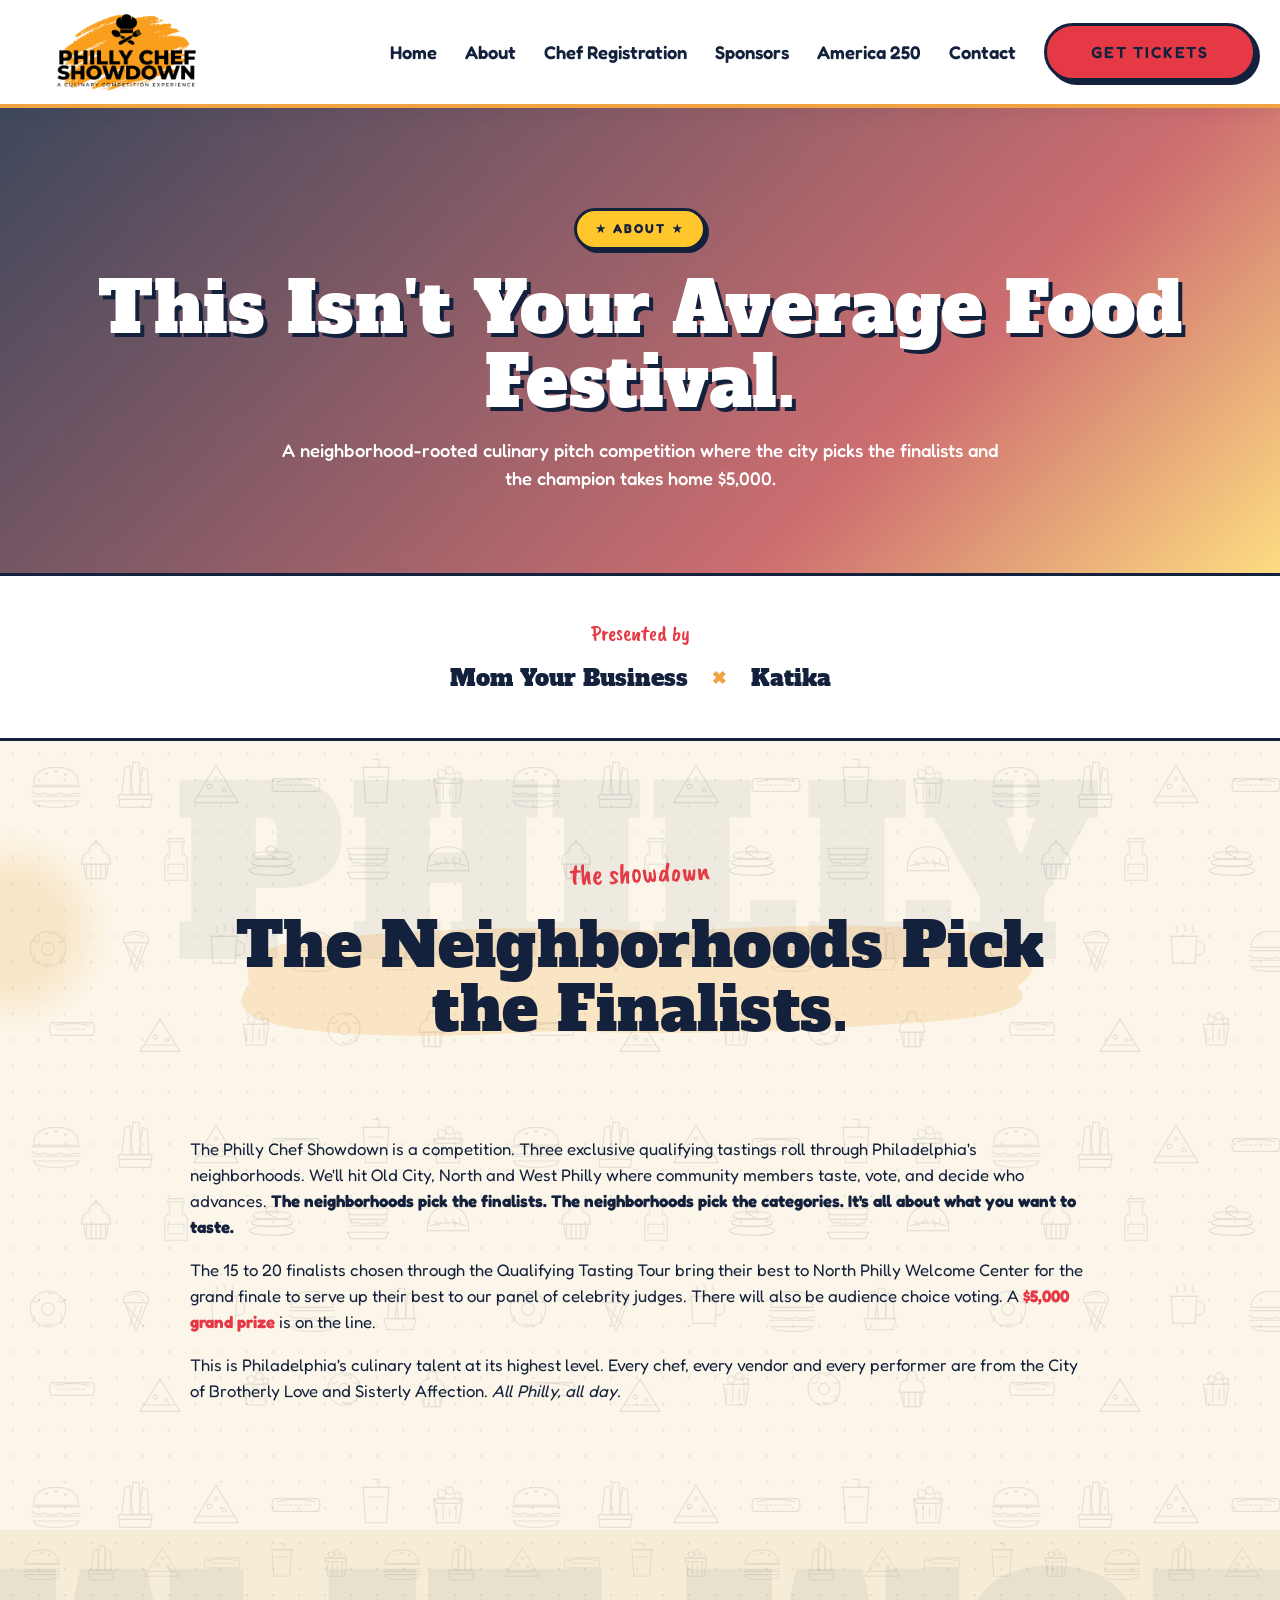
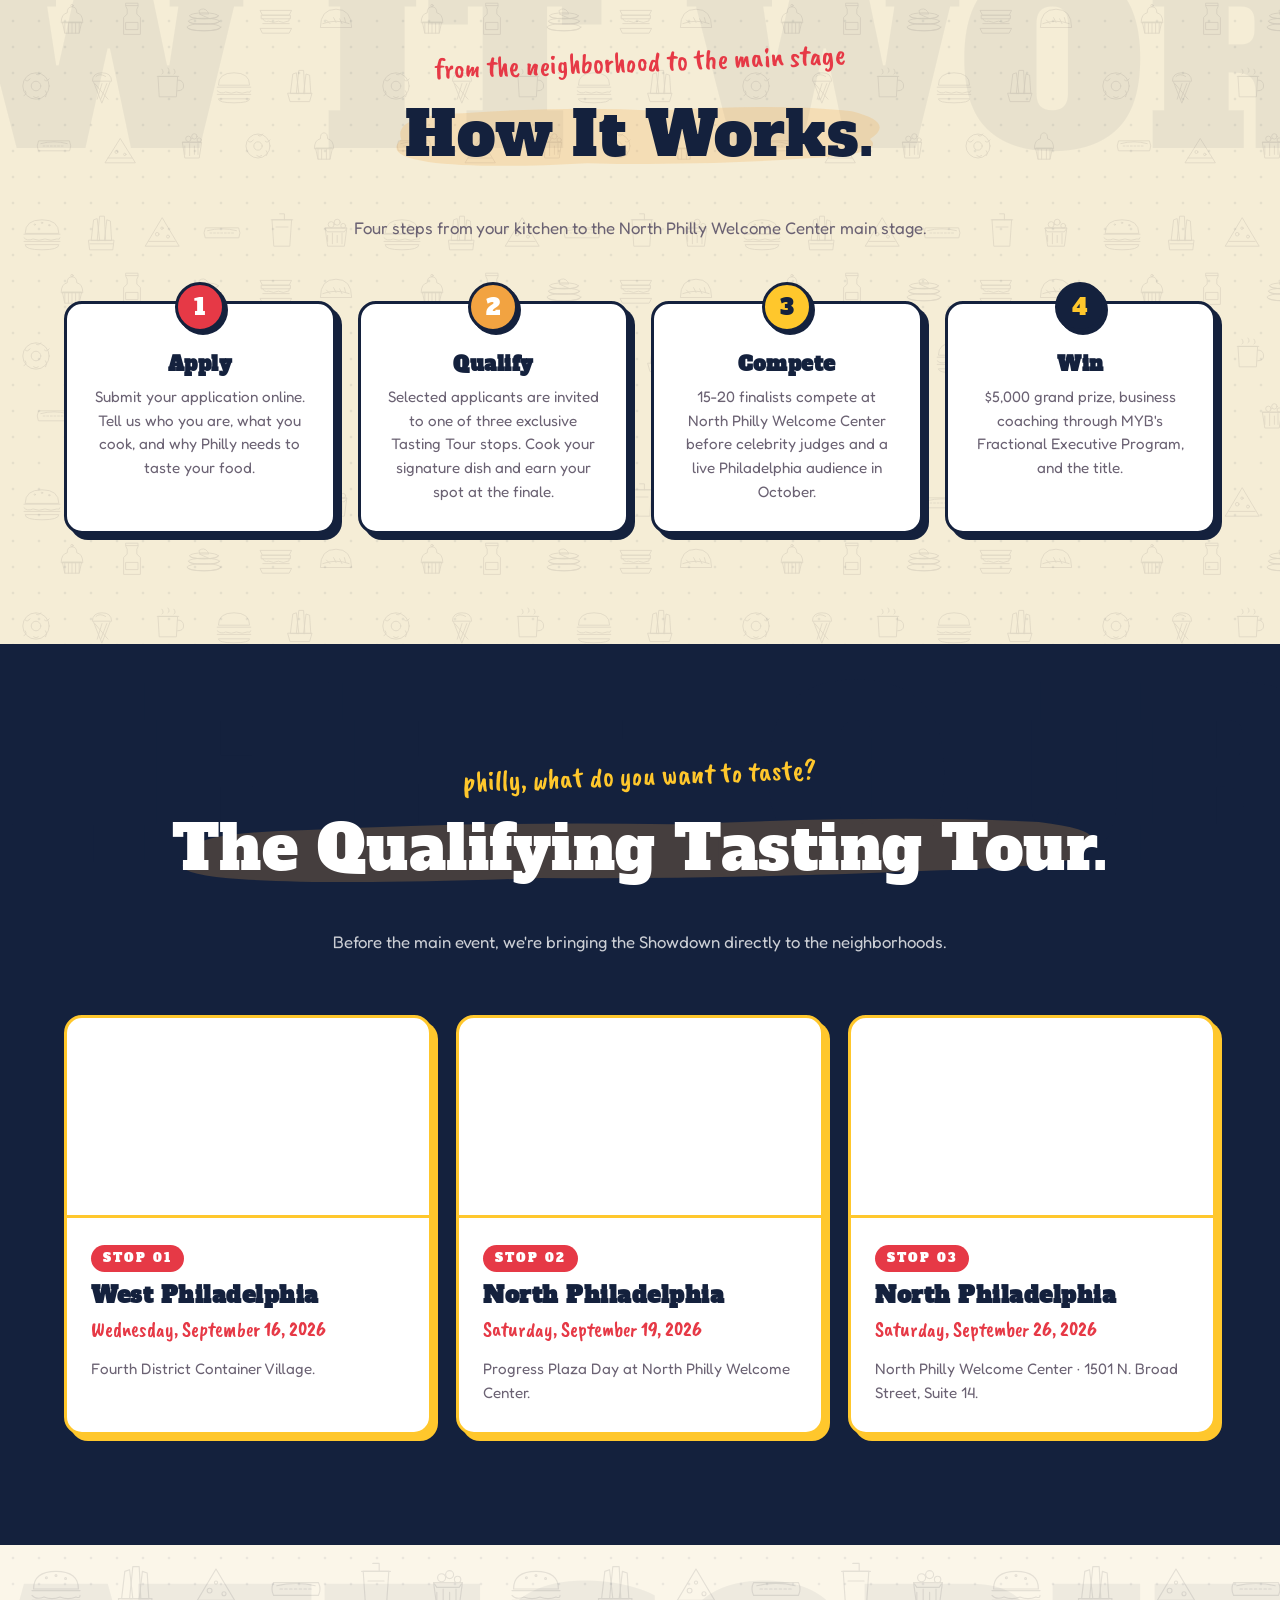
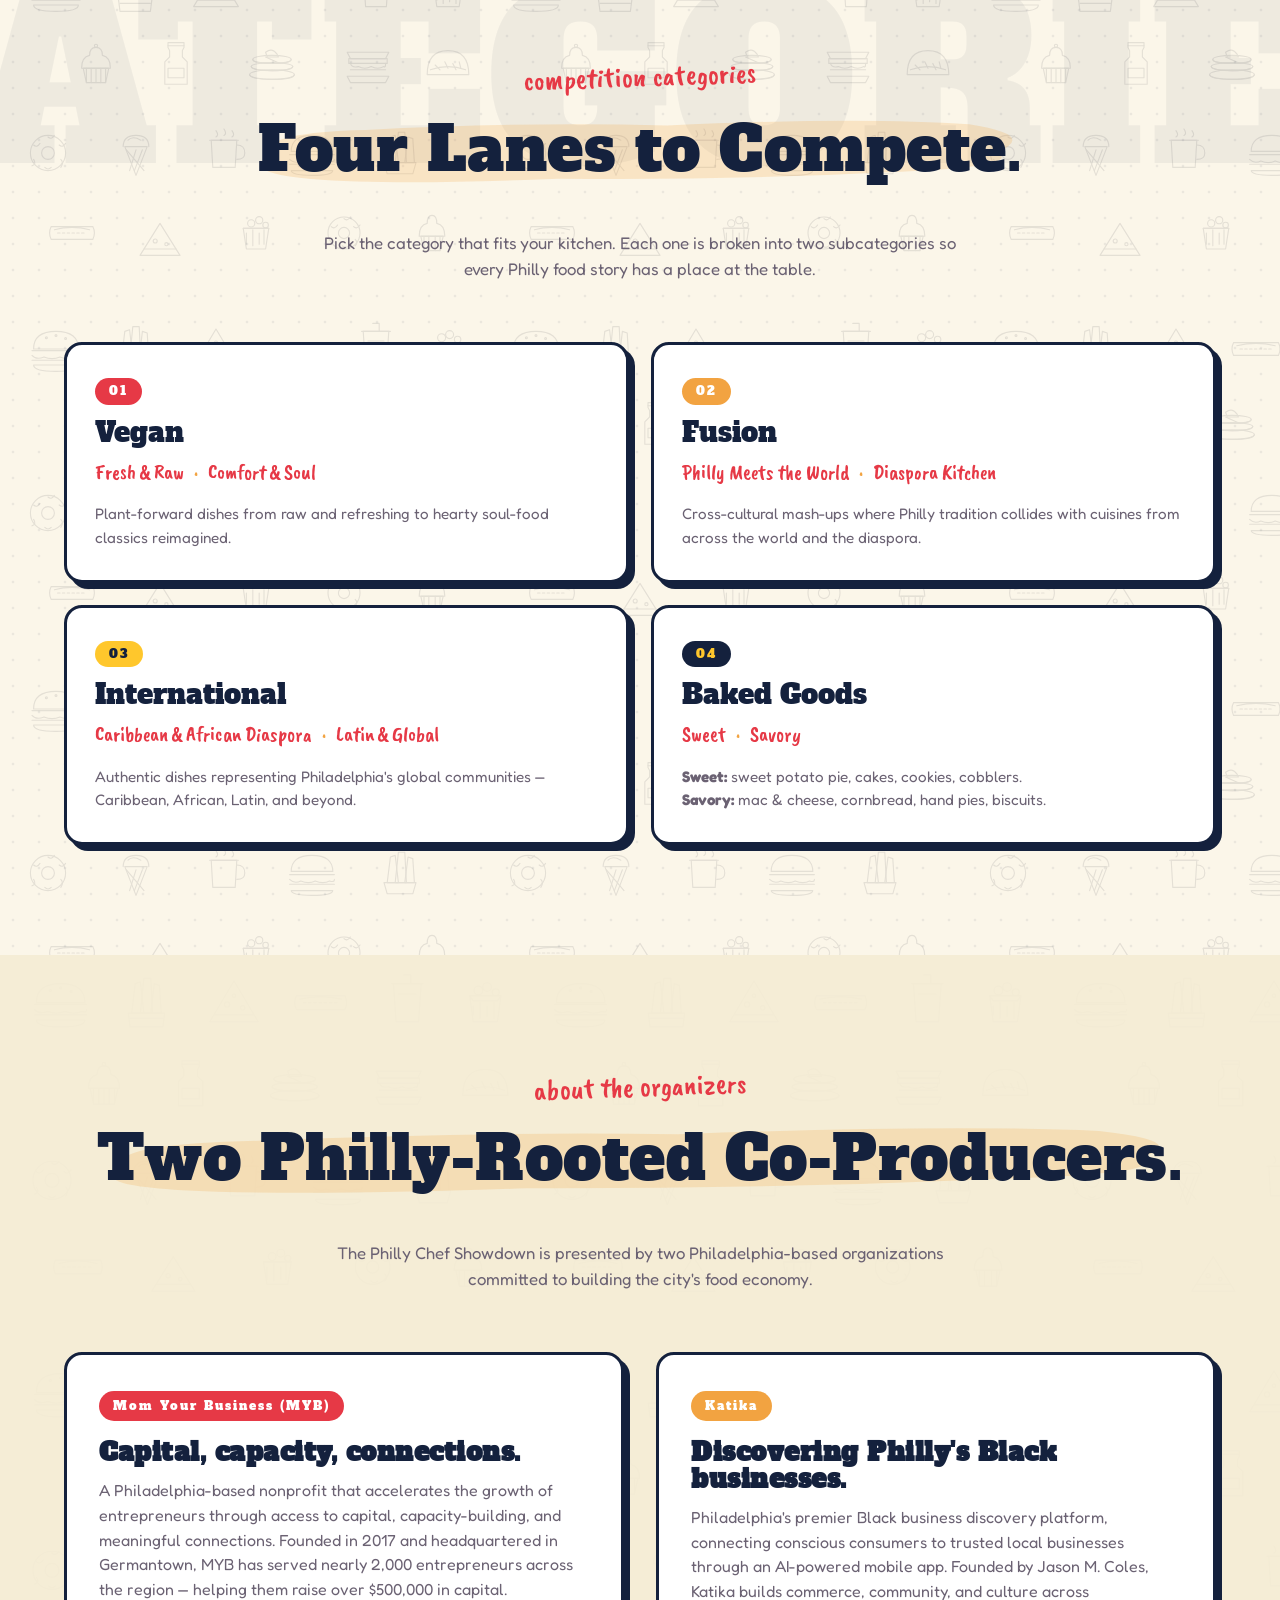
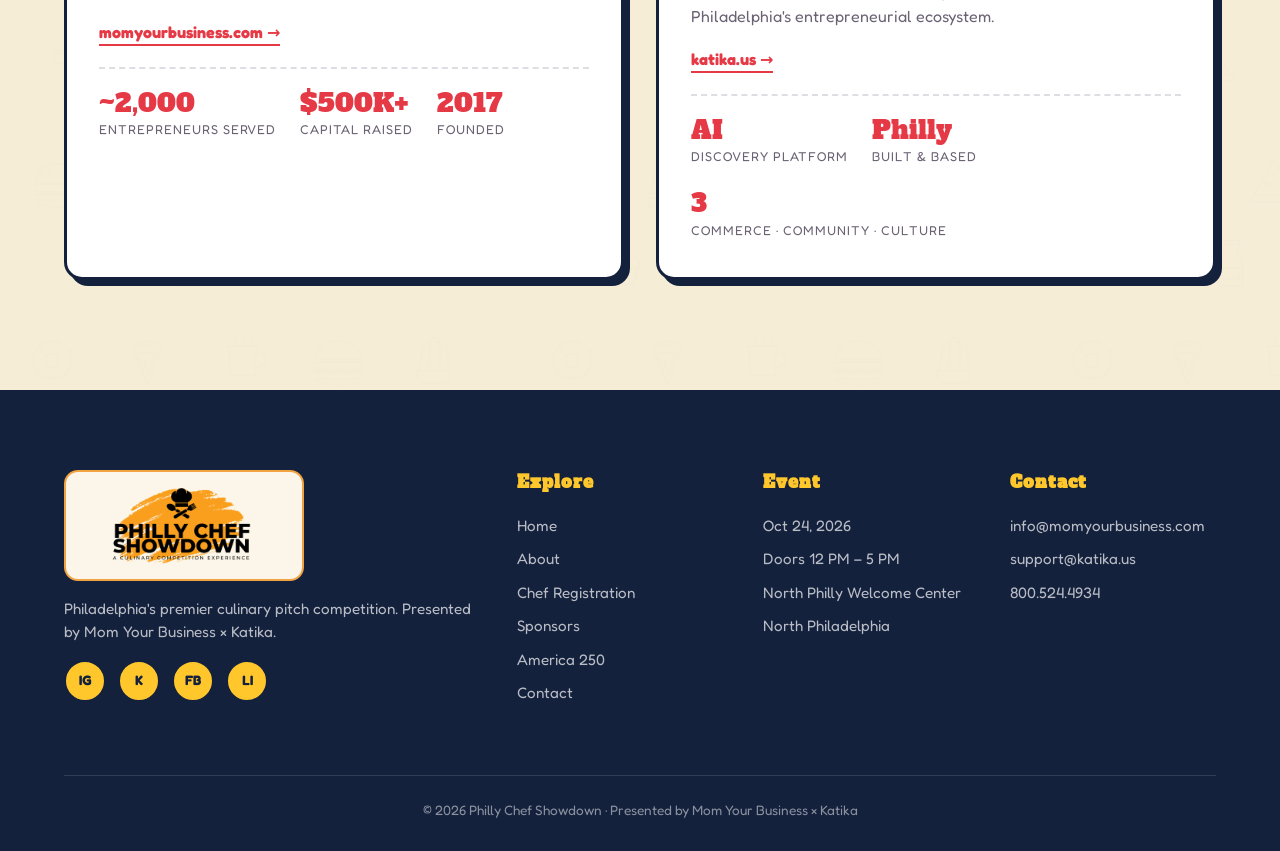
==== about.html @ 543daea0 "info@katika.us -> support@katika.us across all pages" ====
<!DOCTYPE html>
<html lang="en">
<head>
<meta charset="UTF-8" />
<meta name="viewport" content="width=device-width, initial-scale=1.0" />
<title>About — Philly Chef Showdown</title>
<meta name="description" content="The Philly Chef Showdown is Philadelphia's premier culinary pitch competition, presented by Mom Your Business and Katika." />
<link rel="preconnect" href="https://fonts.googleapis.com" />
<link rel="preconnect" href="https://fonts.gstatic.com" crossorigin />
<link href="https://fonts.googleapis.com/css2?family=Alfa+Slab+One&family=Caveat+Brush&family=Fredoka:wght@400;500;600;700&family=Poppins:wght@400;500;600;700;800&display=swap" rel="stylesheet" />
<link rel="stylesheet" href="styles.css?v=3" />
</head>
<body>

<!-- ====== NAV ====== -->
<nav class="nav">
  <div class="nav-inner">
    <a href="index.html" class="logo" aria-label="Philly Chef Showdown home">
      <img src="logo.png" alt="Philly Chef Showdown" onerror="this.style.display='none';this.nextElementSibling.style.display='flex';" />
      <span class="logo-fallback" style="display:none;">
        <span>PHILLY CHEF SHOWDOWN</span>
        <span class="sm">★ CULINARY COMPETITION ★</span>
      </span>
    </a>
    <button class="menu-toggle" id="menuBtn" aria-label="Toggle menu" aria-expanded="false">☰</button>
    <ul class="nav-links" id="navLinks">
      <li><a href="index.html">Home</a></li>
      <li><a href="about.html">About</a></li>
      <li><a href="apply.html">Chef Registration</a></li>
      <li><a href="sponsors.html">Sponsors</a></li>
      <li><a href="america250.html">America 250</a></li>
      <li><a href="contact.html">Contact</a></li>
      <li><a href="https://www.zeffy.com/en-US/ticketing/philly-chef-showdown" class="cta" target="_blank" rel="noopener">Get Tickets</a></li>
    </ul>
  </div>
</nav>

<!-- ====== PAGE HERO ====== -->
<section class="page-hero">
  <div class="container">
    <span class="crumbs">★ About ★</span>
    <h1>This Isn't Your Average Food Festival.</h1>
    <p>A neighborhood-rooted culinary pitch competition where the city picks the finalists and the champion takes home $5,000.</p>
  </div>
</section>

<!-- Presented by band -->
<div class="presented-by">
  <div class="label">Presented by</div>
  <div class="orgs">
    <span class="org-name">Mom Your Business</span>
    <span class="x">×</span>
    <span class="org-name">Katika</span>
  </div>
</div>

<!-- ====== ABOUT THE SHOWDOWN ====== -->
<section class="food-bg dots-overlay">
  <span class="watermark" aria-hidden="true">PHILLY</span>
  <div class="splat" style="top:80px;left:-100px;"></div>
  <div class="container">
    <div class="section-head">
      <span class="kicker">the showdown</span>
      <h2>The Neighborhoods Pick<br>the Finalists.</h2>
    </div>
    <div style="max-width:900px;margin:0 auto;position:relative;z-index:3;font-size:1.05rem;color:var(--ink);">
      <p>The Philly Chef Showdown is a competition. Three exclusive qualifying tastings roll through Philadelphia's neighborhoods. We'll hit Old City, North and West Philly where community members taste, vote, and decide who advances. <strong>The neighborhoods pick the finalists. The neighborhoods pick the categories. It's all about what you want to taste.</strong></p>
      <p>The 15 to 20 finalists chosen through the Qualifying Tasting Tour bring their best to North Philly Welcome Center for the grand finale to serve up their best to our panel of celebrity judges. There will also be audience choice voting. A <strong style="color:var(--red);">$5,000 grand prize</strong> is on the line.</p>
      <p>This is Philadelphia's culinary talent at its highest level. Every chef, every vendor and every performer are from the City of Brotherly Love and Sisterly Affection. <em>All Philly, all day.</em></p>
    </div>
  </div>
</section>

<!-- ====== HOW IT WORKS ====== -->
<section class="how-works food-bg-dense dots-overlay">
  <span class="watermark" aria-hidden="true">HOW IT WORKS</span>
  <div class="container">
    <div class="section-head">
      <span class="kicker">from the neighborhood to the main stage</span>
      <h2>How It Works.</h2>
      <p>Four steps from your kitchen to the North Philly Welcome Center main stage.</p>
    </div>
    <div class="steps-grid">
      <div class="step-card">
        <div class="num">1</div>
        <h3>Apply</h3>
        <p>Submit your application online. Tell us who you are, what you cook, and why Philly needs to taste your food.</p>
      </div>
      <div class="step-card">
        <div class="num">2</div>
        <h3>Qualify</h3>
        <p>Selected applicants are invited to one of three exclusive Tasting Tour stops. Cook your signature dish and earn your spot at the finale.</p>
      </div>
      <div class="step-card">
        <div class="num">3</div>
        <h3>Compete</h3>
        <p>15-20 finalists compete at North Philly Welcome Center before celebrity judges and a live Philadelphia audience in October.</p>
      </div>
      <div class="step-card">
        <div class="num">4</div>
        <h3>Win</h3>
        <p>$5,000 grand prize, business coaching through MYB's Fractional Executive Program, and the title.</p>
      </div>
    </div>
  </div>
</section>

<!-- ====== TASTING TOUR ====== -->
<section class="tour">
  <span class="watermark" aria-hidden="true">THE TOUR</span>
  <div class="container">
    <div class="section-head">
      <span class="kicker">philly, what do you want to taste?</span>
      <h2>The Qualifying Tasting Tour.</h2>
      <p>Before the main event, we're bringing the Showdown directly to the neighborhoods.</p>
    </div>
    <div class="tour-grid">
      <div class="tour-stop">
        <div class="tour-img" style="background-image:url('https://images.unsplash.com/photo-1546069901-ba9599a7e63c?auto=format&fit=crop&w=900&q=80')"></div>
        <div class="tour-body">
          <span class="stop-num">Stop 01</span>
          <h3>West Philadelphia</h3>
          <span class="stop-date">Wednesday, September 16, 2026</span>
          <p>Fourth District Container Village.</p>
        </div>
      </div>
      <div class="tour-stop">
        <div class="tour-img" style="background-image:url('https://images.unsplash.com/photo-1555939594-58d7cb561ad1?auto=format&fit=crop&w=900&q=80')"></div>
        <div class="tour-body">
          <span class="stop-num">Stop 02</span>
          <h3>North Philadelphia</h3>
          <span class="stop-date">Saturday, September 19, 2026</span>
          <p>Progress Plaza Day at North Philly Welcome Center.</p>
        </div>
      </div>
      <div class="tour-stop">
        <div class="tour-img" style="background-image:url('https://images.unsplash.com/photo-1504674900247-0877df9cc836?auto=format&fit=crop&w=900&q=80')"></div>
        <div class="tour-body">
          <span class="stop-num">Stop 03</span>
          <h3>North Philadelphia</h3>
          <span class="stop-date">Saturday, September 26, 2026</span>
          <p>North Philly Welcome Center · 1501 N. Broad Street, Suite 14.</p>
        </div>
      </div>
    </div>
  </div>
</section>

<!-- ====== COMPETITION CATEGORIES ====== -->
<section class="categories food-bg dots-overlay" id="categories">
  <span class="watermark" aria-hidden="true">CATEGORIES</span>
  <div class="container">
    <div class="section-head">
      <span class="kicker">competition categories</span>
      <h2>Four Lanes to Compete.</h2>
      <p>Pick the category that fits your kitchen. Each one is broken into two subcategories so every Philly food story has a place at the table.</p>
    </div>
    <div class="cat-grid">
      <div class="cat-card">
        <span class="cat-tag">01</span>
        <div class="cat-name">Vegan</div>
        <div class="subs">Fresh &amp; Raw <span class="sep">·</span> Comfort &amp; Soul</div>
        <p>Plant-forward dishes from raw and refreshing to hearty soul-food classics reimagined.</p>
      </div>
      <div class="cat-card">
        <span class="cat-tag">02</span>
        <div class="cat-name">Fusion</div>
        <div class="subs">Philly Meets the World <span class="sep">·</span> Diaspora Kitchen</div>
        <p>Cross-cultural mash-ups where Philly tradition collides with cuisines from across the world and the diaspora.</p>
      </div>
      <div class="cat-card">
        <span class="cat-tag">03</span>
        <div class="cat-name">International</div>
        <div class="subs">Caribbean &amp; African Diaspora <span class="sep">·</span> Latin &amp; Global</div>
        <p>Authentic dishes representing Philadelphia's global communities — Caribbean, African, Latin, and beyond.</p>
      </div>
      <div class="cat-card">
        <span class="cat-tag">04</span>
        <div class="cat-name">Baked Goods</div>
        <div class="subs">Sweet <span class="sep">·</span> Savory</div>
        <p><strong>Sweet:</strong> sweet potato pie, cakes, cookies, cobblers.<br><strong>Savory:</strong> mac &amp; cheese, cornbread, hand pies, biscuits.</p>
      </div>
    </div>
  </div>
</section>

<!-- ====== ORGANIZERS ====== -->
<section class="organizers">
  <div class="container">
    <div class="section-head">
      <span class="kicker">about the organizers</span>
      <h2>Two Philly-Rooted Co-Producers.</h2>
      <p>The Philly Chef Showdown is presented by two Philadelphia-based organizations committed to building the city's food economy.</p>
    </div>
    <div class="org-grid">
      <div class="org-card">
        <span class="tag">Mom Your Business (MYB)</span>
        <h3>Capital, capacity, connections.</h3>
        <p>A Philadelphia-based nonprofit that accelerates the growth of entrepreneurs through access to capital, capacity-building, and meaningful connections. Founded in 2017 and headquartered in Germantown, MYB has served nearly 2,000 entrepreneurs across the region — helping them raise over $500,000 in capital.</p>
        <a href="https://momyourbusiness.com" target="_blank" rel="noopener" class="link">momyourbusiness.com →</a>
        <div class="stat-row">
          <div class="stat"><div class="num">~2,000</div><span class="lbl">Entrepreneurs Served</span></div>
          <div class="stat"><div class="num">$500K+</div><span class="lbl">Capital Raised</span></div>
          <div class="stat"><div class="num">2017</div><span class="lbl">Founded</span></div>
        </div>
      </div>
      <div class="org-card">
        <span class="tag">Katika</span>
        <h3>Discovering Philly's Black businesses.</h3>
        <p>Philadelphia's premier Black business discovery platform, connecting conscious consumers to trusted local businesses through an AI-powered mobile app. Founded by Jason M. Coles, Katika builds commerce, community, and culture across Philadelphia's entrepreneurial ecosystem.</p>
        <a href="https://katika.us" target="_blank" rel="noopener" class="link">katika.us →</a>
        <div class="stat-row">
          <div class="stat"><div class="num">AI</div><span class="lbl">Discovery Platform</span></div>
          <div class="stat"><div class="num">Philly</div><span class="lbl">Built &amp; Based</span></div>
          <div class="stat"><div class="num">3</div><span class="lbl">Commerce · Community · Culture</span></div>
        </div>
      </div>
    </div>
  </div>
</section>

<!-- ====== FOOTER ====== -->
<footer>
  <div class="container">
    <div class="foot-grid">
      <div>
        <img src="logo.png" alt="Philly Chef Showdown" class="foot-logo-img" onerror="this.style.display='none';this.nextElementSibling.style.display='inline-block';" />
        <span class="foot-logo" style="display:none;"><span class="red">Philly Chef</span><br>Showdown</span>
        <p>Philadelphia's premier culinary pitch competition. Presented by Mom Your Business × Katika.</p>
        <div class="socials">
          <a href="https://instagram.com/momyourbusiness" aria-label="Instagram">IG</a>
          <a href="https://instagram.com/katika_app" aria-label="Katika Instagram">K</a>
          <a href="#" aria-label="Facebook">FB</a>
          <a href="#" aria-label="LinkedIn">LI</a>
        </div>
      </div>
      <div>
        <h4>Explore</h4>
        <ul>
          <li><a href="index.html">Home</a></li>
          <li><a href="about.html">About</a></li>
          <li><a href="apply.html">Chef Registration</a></li>
          <li><a href="sponsors.html">Sponsors</a></li>
          <li><a href="america250.html">America 250</a></li>
          <li><a href="contact.html">Contact</a></li>
        </ul>
      </div>
      <div>
        <h4>Event</h4>
        <ul>
          <li>Oct 24, 2026</li>
          <li>Doors 12 PM &ndash; 5 PM</li>
          <li>North Philly Welcome Center</li>
          <li>North Philadelphia</li>
        </ul>
      </div>
      <div>
        <h4>Contact</h4>
        <ul>
          <li><a href="mailto:info@momyourbusiness.com">info@momyourbusiness.com</a></li>
          <li><a href="mailto:support@katika.us">support@katika.us</a></li>
          <li><a href="tel:+18005244934">800.524.4934</a></li>
        </ul>
      </div>
    </div>
    <div class="copyright">
      &copy; 2026 Philly Chef Showdown · Presented by Mom Your Business × Katika
    </div>
  </div>
</footer>

<script>
  const btn = document.getElementById('menuBtn');
  const links = document.getElementById('navLinks');
  btn.addEventListener('click', () => {
    const isOpen = links.classList.toggle('open');
    btn.setAttribute('aria-expanded', isOpen);
    btn.textContent = isOpen ? '✕' : '☰';
  });
  document.querySelectorAll('#navLinks a').forEach(a => {
    a.addEventListener('click', () => {
      if (links.classList.contains('open')) {
        links.classList.remove('open');
        btn.setAttribute('aria-expanded', 'false');
        btn.textContent = '☰';
      }
    });
  });
</script>

</body>
</html>
---- styles.css ----
:root {
    --orange: #F2A341;
    --orange-deep: #E0892A;
    --yellow: #FFC72C;
    --yellow-soft: #FFE066;
    --red: #E63946;
    --red-deep: #B5252F;
    --black: #0A0A0A;
    --navy: #14213D;
    --cream: #FBF6E9;
    --cream-2: #F5EDD6;
    --ink: #14213D;
    --muted: #6B6273;
  }

  * { box-sizing: border-box; }
  html { scroll-behavior: smooth; }
  body {
    margin: 0;
    font-family: 'Fredoka', 'Poppins', system-ui, sans-serif;
    color: var(--ink);
    background: var(--cream);
    line-height: 1.55;
    overflow-x: hidden;
  }
  img { max-width: 100%; display: block; }
  a { color: inherit; text-decoration: none; }
  h1, h2, h3 {
    font-family: 'Alfa Slab One', 'Poppins', sans-serif;
    font-weight: 400;
    line-height: 1.05;
    margin: 0 0 0.5em;
    letter-spacing: 0.5px;
  }
  h1 { font-size: clamp(2.6rem, 6.5vw, 5.5rem); }
  h2 { font-size: clamp(2.2rem, 5vw, 3.8rem); }
  h3 { font-size: 1.2rem; font-family: 'Fredoka', sans-serif; font-weight: 700; }
  .container { max-width: 1200px; margin: 0 auto; padding: 0 24px; position: relative; z-index: 2; }

  /* Food doodle background pattern (applied via class) */
  .food-bg {
    background-color: var(--cream);
    background-image: url('food-pattern.svg');
    background-repeat: repeat;
    background-size: 480px auto;
  }
  .food-bg-dense {
    background-color: var(--cream-2);
    background-image: url('food-pattern.svg');
    background-repeat: repeat;
    background-size: 360px auto;
  }

  /* Script handwriting accent */
  .script {
    font-family: 'Caveat Brush', cursive;
    font-weight: 400;
    color: var(--red);
    letter-spacing: 0;
  }

  /* ========= NAV ========= */
  .nav {
    position: sticky; top: 0; z-index: 50;
    background: #fff;
    border-bottom: 4px solid var(--orange);
    box-shadow: 0 4px 16px rgba(20,33,61,0.06);
  }
  .nav-inner {
    display: flex; align-items: center; justify-content: space-between;
    padding: 10px 24px; max-width: 1280px; margin: 0 auto;
  }
  .logo {
    display: flex; align-items: center;
    height: 84px;
  }
  .logo img {
    height: 100%; width: auto; display: block;
  }
  .logo-fallback {
    font-family: 'Alfa Slab One', sans-serif;
    font-size: 1.2rem;
    color: var(--navy);
    line-height: 1;
    display: flex; flex-direction: column;
  }
  .logo-fallback .sm { font-size: 0.65rem; font-family: 'Fredoka', sans-serif; font-weight: 600; letter-spacing: 3px; margin-top: 4px; color: var(--navy); }
  .nav-links {
    display: flex; align-items: center; gap: 28px; list-style: none; margin: 0; padding: 0;
  }
  .nav-links a {
    font-weight: 600; font-size: 1.15rem; color: var(--navy);
    position: relative; padding: 6px 0;
    transition: color 0.2s;
  }
  .nav-links a:hover { color: var(--red); }
  .nav-links a::after {
    content: ''; position: absolute; left: 0; bottom: 0; height: 3px; width: 0;
    background: var(--orange); transition: width 0.25s ease;
  }
  .nav-links a:hover::after { width: 100%; }
  .cta {
    display: inline-block;
    background: var(--red);
    color: #fff;
    font-weight: 700;
    padding: 12px 26px;
    border-radius: 999px;
    border: 3px solid var(--navy);
    box-shadow: 4px 4px 0 var(--navy);
    transition: transform 0.15s, box-shadow 0.15s;
    text-transform: uppercase;
    letter-spacing: 1.5px;
    font-size: 0.85rem;
    font-family: 'Fredoka', sans-serif;
  }
  .cta:hover { transform: translate(-2px, -2px); box-shadow: 6px 6px 0 var(--navy); color: #fff; }
  .cta:active { transform: translate(2px, 2px); box-shadow: 1px 1px 0 var(--navy); }
  .cta::after { display: none; }
  /* Nav "Get Tickets" — bigger so it stands out */
  .nav-links .cta {
    padding: 14px 44px;
    font-size: 1rem;
    letter-spacing: 1.8px;
  }
  .menu-toggle {
    display: none;
    background: none; border: 0; cursor: pointer; padding: 8px;
    font-size: 1.6rem; color: var(--navy);
  }

  /* ========= HERO ========= */
  .hero {
    position: relative;
    height: 650px;
    display: flex; align-items: center;
    color: #fff;
    overflow: hidden;
    background:
      linear-gradient(135deg, rgba(20,33,61,0.78) 0%, rgba(181,37,47,0.65) 70%, rgba(255,199,44,0.55) 100%),
      url('https://images.unsplash.com/photo-1555939594-58d7cb561ad1?auto=format&fit=crop&w=1920&q=80') center/cover;
  }
  .hero::before {
    content: '';
    position: absolute; inset: 0;
    background-image: url('food-pattern.svg');
    background-size: 380px auto;
    opacity: 0.12;
    pointer-events: none;
    mix-blend-mode: screen;
  }
  .hero-content {
    position: relative; z-index: 2;
    padding: 90px 0;
    max-width: 880px;
  }
  .hero .eyebrow {
    display: inline-block;
    background: var(--yellow);
    color: var(--navy);
    padding: 8px 18px;
    border-radius: 999px;
    font-weight: 700;
    font-size: 0.85rem;
    letter-spacing: 2px;
    text-transform: uppercase;
    margin-bottom: 24px;
    border: 3px solid var(--navy);
    box-shadow: 3px 3px 0 var(--navy);
  }
  .hero h1 {
    color: #fff;
    text-shadow: 5px 5px 0 var(--navy);
    margin-bottom: 24px;
  }
  .hero h1 .accent {
    color: var(--yellow);
    display: block;
    font-family: 'Caveat Brush', cursive;
    font-size: 1.1em;
    transform: rotate(-2deg);
    transform-origin: left;
    text-shadow: 4px 4px 0 var(--navy);
  }
  .hero p.lede {
    font-size: clamp(1.05rem, 1.6vw, 1.3rem);
    max-width: 640px;
    margin-bottom: 36px;
    color: #fff;
    font-weight: 500;
  }
  .hero-ctas { display: flex; gap: 16px; flex-wrap: wrap; }
  .cta-secondary {
    background: var(--yellow);
    color: var(--navy);
  }
  .cta-outline {
    background: transparent;
    color: #fff;
    border-color: #fff;
    box-shadow: 4px 4px 0 var(--navy);
  }
  .cta-outline:hover { background: #fff; color: var(--navy); }

  /* ========= SECTION COMMON ========= */
  section { padding: 110px 0; position: relative; overflow: hidden; }
  .section-head { text-align: center; margin-bottom: 60px; position: relative; z-index: 3; }
  .section-head .kicker {
    font-family: 'Caveat Brush', cursive;
    color: var(--red);
    font-size: 1.8rem;
    margin: 0 auto 14px;
    display: block;
    width: fit-content;
    transform: rotate(-2deg);
    position: relative;
    padding: 0 18px;
  }
  /* paint-brush splash behind H2 in section heads */
  .section-head h2 {
    display: inline-block;
    position: relative;
    padding: 4px 30px;
  }
  .section-head h2::before {
    content: '';
    position: absolute;
    inset: 0;
    background: url("data:image/svg+xml;utf8,<svg xmlns='http://www.w3.org/2000/svg' viewBox='0 0 600 180' preserveAspectRatio='none'><path fill='%23F2A341' opacity='0.22' d='M30 90 Q 20 30 100 28 Q 220 14 320 30 Q 460 16 540 40 Q 590 70 560 110 Q 580 150 480 156 Q 360 170 240 158 Q 120 168 60 148 Q 10 130 30 90Z'/></svg>") center/100% 100% no-repeat;
    z-index: -1;
    transform: rotate(-1deg);
  }
  .section-head p { color: var(--muted); max-width: 640px; margin: 14px auto 0; font-size: 1.05rem; position: relative; z-index: 3; }

  /* Background watermark text */
  .watermark {
    position: absolute;
    font-family: 'Alfa Slab One', sans-serif;
    font-size: clamp(7rem, 18vw, 18rem);
    line-height: 0.85;
    letter-spacing: 0.02em;
    color: var(--navy);
    opacity: 0.05;
    top: 40px;
    left: 50%;
    transform: translateX(-50%);
    pointer-events: none;
    white-space: nowrap;
    z-index: 0;
    user-select: none;
  }
  .schedule .watermark { color: #fff; opacity: 0.06; }

  /* Pattern overlays */
  .dots-overlay::after, .stripes-overlay::after {
    content: '';
    position: absolute; inset: 0;
    pointer-events: none;
    z-index: 1;
  }
  .dots-overlay::after {
    background-image: radial-gradient(circle, var(--navy) 1.5px, transparent 1.6px);
    background-size: 26px 26px;
    opacity: 0.07;
  }
  .stripes-overlay::after {
    background-image: repeating-linear-gradient(45deg, var(--orange) 0, var(--orange) 1px, transparent 1px, transparent 16px);
    opacity: 0.10;
  }

  /* Zig-zag / wave divider */
  .wave-divider {
    position: relative;
    height: 30px;
    background: var(--navy);
  }
  .wave-divider::before {
    content: '';
    position: absolute; left: 0; right: 0; bottom: -1px;
    height: 30px;
    background:
      linear-gradient(135deg, var(--navy) 50%, transparent 50%) 0 0/30px 30px repeat-x,
      linear-gradient(225deg, var(--navy) 50%, transparent 50%) 0 0/30px 30px repeat-x;
  }
  .wave-top {
    position: relative;
    height: 30px;
    background: var(--navy);
  }
  .wave-top::before {
    content: '';
    position: absolute; left: 0; right: 0; top: -1px;
    height: 30px;
    background:
      linear-gradient(45deg, var(--navy) 50%, transparent 50%) 0 0/30px 30px repeat-x,
      linear-gradient(315deg, var(--navy) 50%, transparent 50%) 0 0/30px 30px repeat-x;
  }

  /* Splat decoration (decorative blobs) */
  .splat {
    position: absolute; pointer-events: none; z-index: 1;
    width: 220px; height: 220px;
    background: radial-gradient(circle at 50% 50%, var(--orange) 0, var(--orange) 35%, transparent 65%);
    opacity: 0.18;
    filter: blur(2px);
  }

  /* Decorative band */
  .stripe {
    background: var(--navy);
    color: var(--yellow);
    padding: 14px 0;
    overflow: hidden;
    border-top: 4px solid var(--navy);
    border-bottom: 4px solid var(--navy);
  }
  .stripe-track {
    display: flex; gap: 40px; white-space: nowrap;
    animation: marquee 28s linear infinite;
    font-family: 'Alfa Slab One', sans-serif;
    font-size: 1.4rem;
    letter-spacing: 2px;
  }
  .stripe-track span { display: flex; align-items: center; gap: 40px; }
  .stripe-track .dot { color: var(--red); }
  @keyframes marquee {
    from { transform: translateX(0); }
    to { transform: translateX(-50%); }
  }

  /* ========= WHAT TO EXPECT ========= */
  .expect-grid {
    display: grid; gap: 28px;
    grid-template-columns: repeat(auto-fit, minmax(240px, 1fr));
  }
  .expect-card {
    background: #fff;
    padding: 40px 28px 32px;
    border-radius: 18px;
    border: 3px solid var(--navy);
    box-shadow: 6px 6px 0 var(--navy);
    transition: transform 0.2s;
    position: relative;
    overflow: hidden;
    text-align: center;
  }
  .expect-card:hover { transform: translate(-3px, -3px); box-shadow: 9px 9px 0 var(--navy); }
  .expect-card .icon {
    width: 92px; height: 92px; border-radius: 50%;
    display: grid; place-items: center;
    margin: 0 auto 22px;
    border: 3px solid var(--navy);
  }
  .expect-card .icon svg { width: 44px; height: 44px; display: block; }
  .expect-card:nth-child(1) .icon { background: var(--red); }
  .expect-card:nth-child(1) .icon svg { fill: #fff; }
  .expect-card:nth-child(2) .icon { background: var(--yellow); }
  .expect-card:nth-child(2) .icon svg { fill: var(--navy); }
  .expect-card:nth-child(3) .icon { background: var(--navy); }
  .expect-card:nth-child(3) .icon svg { fill: var(--yellow); }
  .expect-card:nth-child(4) .icon { background: var(--orange); }
  .expect-card:nth-child(4) .icon svg { fill: #fff; }
  .expect-card h3 { margin-bottom: 10px; color: var(--navy); font-size: 1.25rem; }
  .expect-card p { color: var(--muted); margin: 0; font-size: 0.97rem; }

  /* ========= GALLERY ========= */
  .gallery {
    background: var(--cream);
    background-image: url('food-pattern.svg');
    background-size: 540px auto;
    background-repeat: repeat;
  }
  .gallery-grid {
    display: grid;
    grid-template-columns: repeat(4, 1fr);
    grid-template-rows: 200px 200px;
    gap: 16px;
    position: relative;
    z-index: 3;
  }
  .gallery .g {
    background-size: cover;
    background-position: center;
    border-radius: 16px;
    border: 3px solid var(--navy);
    box-shadow: 5px 5px 0 var(--navy);
    transition: transform 0.2s, box-shadow 0.2s;
    display: block;
  }
  .gallery .g:hover { transform: translate(-3px, -3px); box-shadow: 8px 8px 0 var(--navy); }
  .gallery .g-1 { grid-column: span 2; grid-row: span 2; }
  .gallery .g-6 { grid-column: span 2; }
  @media (max-width: 720px) {
    .gallery-grid { grid-template-columns: 1fr 1fr; grid-template-rows: repeat(3, 180px); }
    .gallery .g-1 { grid-column: span 2; grid-row: span 1; }
    .gallery .g-6 { grid-column: span 2; }
  }

  /* ========= SCHEDULE / POP-UPS ========= */
  .schedule {
    background: var(--cream-2);
    color: var(--navy);
    position: relative;
    overflow: hidden;
  }
  .schedule::before {
    content: '';
    position: absolute; inset: 0;
    background-image: url('food-pattern.svg');
    background-size: 480px auto;
    opacity: 0.10;
    pointer-events: none;
  }
  .schedule-header {
    display: flex;
    justify-content: space-between;
    align-items: flex-end;
    gap: 24px;
    margin-bottom: 28px;
    position: relative;
    z-index: 3;
  }
  .schedule-header .head-left { text-align: left; }
  .schedule-header .head-left .kicker {
    font-family: 'Caveat Brush', cursive;
    color: var(--red);
    font-size: 1.6rem;
    transform: rotate(-2deg);
    display: inline-block;
    margin-bottom: 4px;
  }
  .schedule-header .head-left h2 { margin: 0; color: var(--navy); }
  .all-events {
    display: inline-flex; align-items: center; gap: 10px;
    font-family: 'Fredoka', sans-serif;
    font-weight: 700;
    color: var(--navy);
    letter-spacing: 2px;
    text-transform: uppercase;
    font-size: 0.85rem;
    border-bottom: 2px solid var(--navy);
    padding-bottom: 4px;
  }
  .all-events:hover { color: var(--red); border-color: var(--red); }
  .all-events .arrow-ico {
    width: 24px; height: 24px;
    border: 2px solid currentColor;
    border-radius: 6px;
    display: inline-grid; place-items: center;
    font-size: 0.9rem; line-height: 1;
  }
  .day-tabs {
    display: flex;
    gap: 28px;
    border-bottom: 2px solid var(--navy);
    padding: 0 0 16px;
    margin-bottom: 0;
    position: relative;
    z-index: 3;
    flex-wrap: wrap;
  }
  .day-tab {
    background: none; border: 0;
    font-family: 'Fredoka', sans-serif;
    font-weight: 600;
    color: var(--muted);
    cursor: pointer;
    padding: 4px 0;
    font-size: 0.95rem;
    position: relative;
    letter-spacing: 0.5px;
  }
  .day-tab.active { color: var(--red); }
  .day-tab.active::after {
    content: '';
    position: absolute; left: 0; right: 0; bottom: -18px;
    height: 4px;
    background: var(--red);
  }
  .day-tab:hover { color: var(--navy); }
  .day-tab.active:hover { color: var(--red); }

  .event-list {
    position: relative;
    z-index: 3;
  }
  .event-row {
    display: grid;
    grid-template-columns: 1.2fr 2.5fr 1.5fr 1.5fr auto;
    gap: 24px;
    align-items: center;
    padding: 26px 0;
    border-bottom: 1px solid rgba(20,33,61,0.18);
    transition: background 0.2s;
  }
  .event-row:hover { background: rgba(255,255,255,0.5); }
  .event-row .er-date {
    font-family: 'Alfa Slab One', sans-serif;
    font-size: 1.1rem;
    color: var(--navy);
    line-height: 1.1;
  }
  .event-row .er-date small {
    display: block;
    font-family: 'Fredoka', sans-serif;
    font-weight: 600;
    font-size: 0.78rem;
    color: var(--muted);
    letter-spacing: 1px;
    text-transform: uppercase;
    margin-top: 6px;
  }
  .event-row .er-name {
    font-family: 'Alfa Slab One', sans-serif;
    color: var(--navy);
    font-size: 1.15rem;
    text-transform: uppercase;
    line-height: 1.2;
    letter-spacing: 0.5px;
  }
  .event-row .er-name small {
    display: block;
    font-family: 'Fredoka', sans-serif;
    color: var(--muted);
    font-weight: 500;
    font-size: 0.88rem;
    text-transform: none;
    letter-spacing: 0;
    margin-top: 6px;
  }
  .event-row .er-host {
    font-family: 'Alfa Slab One', sans-serif;
    color: var(--navy);
    font-size: 0.95rem;
    text-transform: uppercase;
    letter-spacing: 0.5px;
    line-height: 1.2;
  }
  .event-row .er-host small,
  .event-row .er-loc small {
    display: block;
    font-family: 'Fredoka', sans-serif;
    color: var(--muted);
    font-weight: 500;
    font-size: 0.85rem;
    text-transform: none;
    letter-spacing: 0;
    margin-top: 4px;
  }
  .event-row .er-loc {
    font-family: 'Alfa Slab One', sans-serif;
    color: var(--navy);
    font-size: 0.95rem;
    text-transform: uppercase;
    letter-spacing: 0.5px;
    line-height: 1.2;
  }
  .event-row .er-cta {
    width: 48px; height: 48px;
    border-radius: 12px;
    border: 2px solid var(--navy);
    background: transparent;
    color: var(--navy);
    display: grid; place-items: center;
    font-size: 1.2rem;
    transition: background 0.2s, color 0.2s, transform 0.2s;
  }
  .event-row .er-cta:hover {
    background: var(--red);
    color: #fff;
    border-color: var(--red);
    transform: translateX(3px);
  }
  .event-row.hidden { display: none; }

  @media (max-width: 860px) {
    .schedule-header { flex-direction: column; align-items: flex-start; }
    .event-row {
      grid-template-columns: 1fr 1fr;
      gap: 16px 20px;
    }
    .event-row .er-cta {
      grid-column: 2;
      grid-row: 1;
      justify-self: end;
      align-self: start;
    }
    .event-row .er-name {
      grid-column: 1 / -1;
    }
  }

  /* ========= WHEN AND WHERE ========= */
  .when-where { padding-bottom: 0; }
  .ww-grid {
    display: grid; gap: 48px;
    grid-template-columns: 1fr 1fr;
    align-items: center;
    margin-bottom: 90px;
  }
  .ww-info h2 { color: var(--navy); margin-bottom: 24px; }
  .ww-block {
    display: flex; gap: 18px; align-items: flex-start;
    margin-bottom: 22px;
    background: #fff;
    border: 3px solid var(--navy);
    border-radius: 14px;
    padding: 18px 20px;
    box-shadow: 4px 4px 0 var(--navy);
  }
  .ww-block .ico {
    width: 52px; height: 52px; flex-shrink: 0;
    border-radius: 12px;
    display: grid; place-items: center;
    color: #fff; font-size: 1.4rem;
    background: var(--red);
    border: 2px solid var(--navy);
  }
  .ww-block:nth-of-type(2) .ico { background: var(--yellow); color: var(--navy); }
  .ww-block:nth-of-type(3) .ico { background: var(--navy); color: var(--yellow); }
  .ww-block h3 { margin: 0 0 4px; font-size: 1.1rem; color: var(--navy); }
  .ww-block p { margin: 0; color: var(--muted); }
  .ww-poster {
    position: relative;
    background: var(--red);
    border: 5px solid var(--navy);
    border-radius: 18px;
    padding: 48px 32px;
    box-shadow: 12px 12px 0 var(--navy);
    color: #fff;
    text-align: center;
    transform: rotate(-2deg);
    overflow: hidden;
  }
  .ww-poster::before {
    content: ''; position: absolute; inset: 0;
    background-image: url('food-pattern.svg');
    background-size: 280px auto;
    opacity: 0.10;
    pointer-events: none;
  }
  .ww-poster > * { position: relative; z-index: 2; }
  .ww-poster .tag {
    display: inline-block; background: var(--yellow); color: var(--navy);
    padding: 8px 18px; border-radius: 999px;
    font-weight: 800; font-size: 0.8rem; letter-spacing: 2px;
    text-transform: uppercase; margin-bottom: 18px;
    border: 2px solid var(--navy);
  }
  .ww-poster .month { font-family: 'Alfa Slab One', sans-serif; font-size: 2.2rem; line-height: 1; color: var(--yellow); }
  .ww-poster .big-date { font-family: 'Alfa Slab One', sans-serif; font-size: 5.5rem; line-height: 1; margin: 8px 0; text-shadow: 4px 4px 0 var(--navy); }
  .ww-poster .year { font-family: 'Caveat Brush', cursive; font-size: 2rem; margin-top: 6px; color: var(--yellow); }
  .ww-poster .time { margin-top: 18px; font-size: 1.05rem; font-weight: 600; padding-top: 18px; border-top: 2px dashed rgba(255,255,255,0.5); }

  /* Map full width */
  .map-wrap {
    position: relative;
    width: 100vw;
    margin-left: calc(-50vw + 50%);
    height: 460px;
    border-top: 5px solid var(--navy);
    border-bottom: 5px solid var(--navy);
  }
  .map-wrap iframe { width: 100%; height: 100%; border: 0; display: block; }

  /* ========= FOOTER ========= */
  footer {
    background: var(--navy); color: #fff; padding: 80px 0 30px;
    position: relative; overflow: hidden;
  }
  footer::before {
    content: '';
    position: absolute; inset: 0;
    background-image: url('food-pattern.svg');
    background-size: 420px auto;
    opacity: 0.06;
    pointer-events: none;
  }
  .foot-grid {
    display: grid; gap: 40px;
    grid-template-columns: 2fr 1fr 1fr 1fr;
    margin-bottom: 60px;
    position: relative; z-index: 2;
  }
  .foot-grid h4 {
    color: var(--yellow);
    font-family: 'Alfa Slab One', sans-serif;
    font-size: 1.05rem;
    margin: 0 0 18px;
    letter-spacing: 1px;
  }
  .foot-grid p, .foot-grid a, .foot-grid li {
    color: rgba(255,255,255,0.7); font-size: 0.95rem;
  }
  .foot-grid ul { list-style: none; padding: 0; margin: 0; }
  .foot-grid li { margin-bottom: 10px; }
  .foot-grid a:hover { color: var(--yellow); }
  .foot-logo {
    font-family: 'Alfa Slab One', sans-serif;
    color: var(--yellow); font-size: 1.6rem; margin-bottom: 12px; display: block;
    line-height: 1.1;
  }
  .foot-logo .red { color: var(--red); }
  .foot-logo-img {
    max-width: 240px; height: auto;
    margin-bottom: 16px; display: block;
    background: var(--cream);
    border-radius: 14px;
    padding: 12px 14px;
    border: 2px solid var(--orange);
  }
  .socials { display: flex; gap: 12px; margin-top: 16px; }
  .socials a {
    width: 42px; height: 42px; border-radius: 50%;
    background: var(--yellow); color: var(--navy);
    display: grid; place-items: center;
    font-size: 0.85rem; font-weight: 700;
    border: 2px solid var(--navy);
    transition: transform 0.2s;
  }
  .socials a:hover { background: var(--red); color: #fff; transform: translateY(-3px); }
  .copyright {
    border-top: 1px solid rgba(255,255,255,0.12);
    padding-top: 24px;
    text-align: center;
    color: rgba(255,255,255,0.5);
    font-size: 0.85rem;
    position: relative; z-index: 2;
  }

  /* ========= RESPONSIVE ========= */
  @media (max-width: 960px) {
    .nav-links {
      position: fixed; top: 88px; right: 0;
      flex-direction: column; align-items: flex-start;
      background: #fff;
      width: 80%; max-width: 320px; height: calc(100vh - 88px);
      padding: 32px 28px; gap: 22px;
      border-left: 4px solid var(--orange);
      transform: translateX(100%);
      transition: transform 0.3s ease;
      box-shadow: -8px 0 24px rgba(20,33,61,0.08);
    }
    .nav-links.open { transform: translateX(0); }
    .menu-toggle { display: block; }
    .ww-grid { grid-template-columns: 1fr; }
    .foot-grid { grid-template-columns: 1fr 1fr; }
    section { padding: 70px 0; }
    .hero { min-height: auto; }
    .hero-content { padding: 70px 0; }
  }
  @media (max-width: 560px) {
    .foot-grid { grid-template-columns: 1fr; }
    .ww-poster { transform: none; padding: 36px 24px; }
    .ww-poster .big-date { font-size: 4.2rem; }
    .hero-content { padding: 60px 0; }
    .container { padding: 0 18px; }
    .stripe-track { font-size: 1.1rem; gap: 24px; }
  }

/* ========= INNER PAGE HERO ========= */
.page-hero {
  position: relative;
  padding: 100px 0 80px;
  background:
    linear-gradient(135deg, rgba(20,33,61,0.82) 0%, rgba(181,37,47,0.65) 70%, rgba(255,199,44,0.55) 100%),
    url('https://images.unsplash.com/photo-1414235077428-338989a2e8c0?auto=format&fit=crop&w=1920&q=80') center/cover;
  color: #fff;
  overflow: hidden;
  text-align: center;
}
.page-hero::before {
  content: '';
  position: absolute; inset: 0;
  background-image: url('food-pattern.svg');
  background-size: 380px auto;
  opacity: 0.10;
  mix-blend-mode: screen;
  pointer-events: none;
}
.page-hero .crumbs {
  display: inline-block;
  background: var(--yellow);
  color: var(--navy);
  padding: 8px 18px;
  border-radius: 999px;
  font-weight: 700;
  font-size: 0.8rem;
  letter-spacing: 2px;
  text-transform: uppercase;
  margin-bottom: 22px;
  border: 3px solid var(--navy);
  box-shadow: 3px 3px 0 var(--navy);
  position: relative; z-index: 2;
}
.page-hero h1 {
  font-size: clamp(2.4rem, 5.5vw, 4.5rem);
  text-shadow: 4px 4px 0 var(--navy);
  margin-bottom: 16px;
  position: relative; z-index: 2;
  color: #fff;
}
.page-hero p {
  max-width: 720px;
  margin: 0 auto;
  font-size: 1.15rem;
  font-weight: 500;
  position: relative; z-index: 2;
}

/* Hero alternates for variety */
.page-hero.apply { background-image: linear-gradient(135deg, rgba(20,33,61,0.82) 0%, rgba(230,57,70,0.7) 60%, rgba(255,122,26,0.55) 100%), url('https://images.unsplash.com/photo-1556909114-f6e7ad7d3136?auto=format&fit=crop&w=1920&q=80'); background-size: cover; background-position: center; }
.page-hero.sponsors { background-image: linear-gradient(135deg, rgba(20,33,61,0.82) 0%, rgba(255,199,44,0.55) 100%), url('https://images.unsplash.com/photo-1530062845289-9109b2c9c868?auto=format&fit=crop&w=1920&q=80'); background-size: cover; background-position: center; }
.page-hero.contact { background-image: linear-gradient(135deg, rgba(20,33,61,0.82) 0%, rgba(0,180,166,0.55) 100%), url('https://images.unsplash.com/photo-1414235077428-338989a2e8c0?auto=format&fit=crop&w=1920&q=80'); background-size: cover; background-position: center; }
.page-hero.america { background-image: linear-gradient(135deg, rgba(20,33,61,0.85) 0%, rgba(181,37,47,0.7) 60%, rgba(30,77,140,0.5) 100%), url('https://images.unsplash.com/photo-1543872084-c7bd3822856f?auto=format&fit=crop&w=1920&q=80'); background-size: cover; background-position: center; }

/* ========= HOW IT WORKS ========= */
.steps-grid {
  display: grid;
  grid-template-columns: repeat(4, 1fr);
  gap: 22px;
  position: relative; z-index: 3;
}
.step-card {
  background: #fff;
  border: 3px solid var(--navy);
  border-radius: 18px;
  box-shadow: 6px 6px 0 var(--navy);
  padding: 32px 24px 28px;
  position: relative;
  text-align: center;
  transition: transform 0.2s, box-shadow 0.2s;
}
.step-card:hover { transform: translate(-3px, -3px); box-shadow: 9px 9px 0 var(--navy); }
.step-card .num {
  font-family: 'Alfa Slab One', sans-serif;
  position: absolute;
  top: -22px; left: 50%;
  transform: translateX(-50%);
  background: var(--red);
  color: #fff;
  width: 50px; height: 50px;
  border-radius: 50%;
  display: grid; place-items: center;
  border: 3px solid var(--navy);
  font-size: 1.4rem;
  box-shadow: 3px 3px 0 var(--navy);
}
.step-card:nth-child(2) .num { background: var(--orange); }
.step-card:nth-child(3) .num { background: var(--yellow); color: var(--navy); }
.step-card:nth-child(4) .num { background: var(--navy); color: var(--yellow); }
.step-card h3 {
  font-family: 'Alfa Slab One', sans-serif;
  color: var(--navy);
  font-size: 1.25rem;
  margin: 18px 0 10px;
}
.step-card p { color: var(--muted); margin: 0; font-size: 0.95rem; }
@media (max-width: 920px) { .steps-grid { grid-template-columns: 1fr 1fr; } }
@media (max-width: 520px) { .steps-grid { grid-template-columns: 1fr; } }

/* ========= TASTING TOUR ========= */
.tour {
  background: var(--navy);
  color: #fff;
  position: relative;
  overflow: hidden;
}
.tour::before {
  content: '';
  position: absolute; inset: 0;
  background-image: url('food-pattern.svg');
  background-size: 460px auto;
  opacity: 0.07;
  pointer-events: none;
}
.tour .section-head h2 { color: #fff; }
.tour .section-head p { color: rgba(255,255,255,0.78); }
.tour .section-head .kicker { color: var(--yellow); }
.tour-grid {
  display: grid;
  grid-template-columns: repeat(3, 1fr);
  gap: 24px;
  position: relative; z-index: 3;
}
.tour-stop {
  background: #fff;
  color: var(--navy);
  border-radius: 18px;
  overflow: hidden;
  border: 3px solid var(--yellow);
  box-shadow: 6px 6px 0 var(--yellow);
  transition: transform 0.2s, box-shadow 0.2s;
  display: flex; flex-direction: column;
}
.tour-stop:hover { transform: translate(-3px, -3px); box-shadow: 9px 9px 0 var(--yellow); }
.tour-stop .tour-img {
  height: 200px;
  background-size: cover;
  background-position: center;
  border-bottom: 3px solid var(--yellow);
}
.tour-stop .tour-body { padding: 26px 24px 28px; flex: 1; }
.tour-stop .stop-num {
  display: inline-block;
  background: var(--red);
  color: #fff;
  padding: 4px 12px;
  border-radius: 999px;
  font-family: 'Alfa Slab One', sans-serif;
  font-size: 0.75rem;
  letter-spacing: 2px;
  margin-bottom: 12px;
  text-transform: uppercase;
}
.tour-stop h3 {
  font-family: 'Alfa Slab One', sans-serif;
  font-size: 1.4rem;
  color: var(--navy);
  margin-bottom: 6px;
}
.tour-stop .stop-date {
  font-family: 'Caveat Brush', cursive;
  color: var(--red);
  font-size: 1.3rem;
  margin-bottom: 12px;
  display: block;
}
.tour-stop p { color: var(--muted); margin: 0; font-size: 0.95rem; }
@media (max-width: 920px) { .tour-grid { grid-template-columns: 1fr; } }

/* ========= PRIZES ========= */
.prizes {
  background: var(--cream);
  background-image: url('food-pattern.svg');
  background-repeat: repeat;
  background-size: 540px auto;
  position: relative;
}
.prize-grid {
  display: grid;
  grid-template-columns: 2fr 1fr 1fr;
  gap: 22px;
  position: relative; z-index: 3;
}
.prize-card {
  background: #fff;
  border: 4px solid var(--navy);
  border-radius: 22px;
  padding: 36px 28px;
  text-align: center;
  position: relative;
  overflow: hidden;
  box-shadow: 6px 6px 0 var(--navy);
}
.prize-card.grand {
  background: var(--red);
  color: #fff;
  border-color: var(--navy);
  transform: rotate(-1deg);
}
.prize-card.grand::before {
  content: ''; position: absolute; inset: 0;
  background-image: url('food-pattern.svg');
  background-size: 280px auto;
  opacity: 0.10;
  pointer-events: none;
}
.prize-card .place {
  font-family: 'Caveat Brush', cursive;
  font-size: 1.6rem;
  color: var(--red);
  margin-bottom: 6px;
  display: block;
}
.prize-card.grand .place { color: var(--yellow); }
.prize-card .amount {
  font-family: 'Alfa Slab One', sans-serif;
  font-size: 3.6rem;
  line-height: 1;
  color: var(--navy);
  margin: 6px 0 14px;
}
.prize-card.grand .amount { color: #fff; text-shadow: 4px 4px 0 var(--navy); font-size: 5rem; }
.prize-card p { color: var(--muted); margin: 0; }
.prize-card.grand p { color: rgba(255,255,255,0.9); }
.prize-card .crown {
  position: absolute; top: 14px; right: 18px;
  background: var(--yellow); color: var(--navy);
  padding: 4px 12px; border-radius: 999px;
  font-family: 'Alfa Slab One', sans-serif;
  font-size: 0.7rem;
  letter-spacing: 2px;
  border: 2px solid var(--navy);
}
@media (max-width: 860px) { .prize-grid { grid-template-columns: 1fr; } .prize-card.grand { transform: none; } }

.finalists-callout {
  background: var(--navy);
  color: #fff;
  border-radius: 18px;
  padding: 30px 32px;
  margin-top: 28px;
  display: flex; gap: 22px; align-items: center;
  position: relative; z-index: 3;
  border: 3px solid var(--orange);
  box-shadow: 6px 6px 0 var(--orange);
}
.finalists-callout .badge {
  flex-shrink: 0;
  background: var(--orange);
  color: var(--navy);
  font-family: 'Alfa Slab One', sans-serif;
  width: 80px; height: 80px;
  border-radius: 50%;
  display: grid; place-items: center;
  font-size: 1.5rem;
  border: 3px solid #fff;
}
.finalists-callout h3 {
  font-family: 'Alfa Slab One', sans-serif;
  color: var(--yellow);
  margin: 0 0 6px;
  font-size: 1.3rem;
}
.finalists-callout p { margin: 0; color: rgba(255,255,255,0.8); }
@media (max-width: 700px) { .finalists-callout { flex-direction: column; text-align: center; } }

/* ========= ORGANIZERS ========= */
.organizers {
  background: var(--cream-2);
  position: relative;
  overflow: hidden;
}
.organizers::before {
  content: '';
  position: absolute; inset: 0;
  background-image: url('food-pattern.svg');
  background-size: 520px auto;
  opacity: 0.10;
  pointer-events: none;
}
.org-grid {
  display: grid;
  grid-template-columns: 1fr 1fr;
  gap: 32px;
  position: relative; z-index: 3;
}
.org-card {
  background: #fff;
  border: 3px solid var(--navy);
  border-radius: 18px;
  padding: 36px 32px;
  box-shadow: 6px 6px 0 var(--navy);
  position: relative;
  overflow: hidden;
}
.org-card .tag {
  display: inline-block;
  background: var(--red);
  color: #fff;
  padding: 6px 14px;
  border-radius: 999px;
  font-family: 'Alfa Slab One', sans-serif;
  font-size: 0.75rem;
  letter-spacing: 2px;
  margin-bottom: 18px;
}
.org-card:nth-child(2) .tag { background: var(--orange); }
.org-card h3 {
  font-family: 'Alfa Slab One', sans-serif;
  color: var(--navy);
  font-size: 1.6rem;
  margin-bottom: 12px;
}
.org-card p { color: var(--muted); margin: 0 0 18px; }
.org-card .stat-row {
  display: flex; gap: 24px; flex-wrap: wrap;
  margin-top: 22px; padding-top: 22px;
  border-top: 2px dashed rgba(20,33,61,0.15);
}
.org-card .stat .num {
  font-family: 'Alfa Slab One', sans-serif;
  color: var(--red);
  font-size: 1.6rem;
  line-height: 1;
}
.org-card .stat .lbl {
  font-size: 0.8rem;
  color: var(--muted);
  text-transform: uppercase;
  letter-spacing: 1px;
  display: block;
  margin-top: 4px;
}
.org-card a.link {
  color: var(--red);
  font-weight: 700;
  border-bottom: 2px solid currentColor;
  padding-bottom: 2px;
}
@media (max-width: 860px) { .org-grid { grid-template-columns: 1fr; } }

/* ========= APPLICATION FORM ========= */
.form-section { background: var(--cream); background-image: url('food-pattern.svg'); background-repeat: repeat; background-size: 600px auto; }
.application {
  max-width: 880px;
  margin: 0 auto;
  background: #fff;
  border: 3px solid var(--navy);
  border-radius: 22px;
  padding: 48px 44px;
  box-shadow: 8px 8px 0 var(--navy);
  position: relative;
  z-index: 3;
}
.app-section { margin-bottom: 48px; }
.app-section:last-child { margin-bottom: 0; }
.app-section .sect-tag {
  display: inline-block;
  background: var(--red);
  color: #fff;
  font-family: 'Alfa Slab One', sans-serif;
  padding: 5px 14px;
  border-radius: 6px;
  font-size: 0.78rem;
  letter-spacing: 2px;
  margin-bottom: 14px;
}
.app-section h2 {
  font-size: 1.7rem;
  color: var(--navy);
  margin-bottom: 22px;
}
.app-section h2::before { display: none; }
.field { margin-bottom: 22px; }
.field label {
  display: block;
  font-weight: 700;
  color: var(--navy);
  margin-bottom: 8px;
  font-size: 0.97rem;
}
.field .req { color: var(--red); }
.field .help {
  display: block;
  color: var(--muted);
  font-size: 0.85rem;
  margin-top: 6px;
}
.field input[type="text"],
.field input[type="email"],
.field input[type="tel"],
.field input[type="url"],
.field textarea,
.field select {
  width: 100%;
  background: var(--cream);
  border: 2px solid var(--navy);
  border-radius: 10px;
  padding: 12px 14px;
  font-family: 'Fredoka', sans-serif;
  font-size: 1rem;
  color: var(--navy);
  transition: border-color 0.2s, background 0.2s;
}
.field input:focus,
.field textarea:focus,
.field select:focus {
  outline: none;
  border-color: var(--red);
  background: #fff;
}
.field textarea { min-height: 110px; resize: vertical; }
.field .options { display: flex; gap: 10px; flex-wrap: wrap; }
.field .options label {
  background: var(--cream);
  border: 2px solid var(--navy);
  border-radius: 999px;
  padding: 8px 16px;
  cursor: pointer;
  margin: 0;
  font-weight: 600;
  transition: background 0.15s, color 0.15s;
}
.field .options input { display: none; }
.field .options input:checked + span { background: var(--red); color: #fff; }
.field .options label:has(input:checked) { background: var(--red); color: #fff; border-color: var(--red); }
.field .checks label {
  display: flex; gap: 10px; align-items: flex-start;
  font-weight: 500; color: var(--navy);
  margin-bottom: 8px; cursor: pointer;
}
.field .checks input { margin-top: 4px; }
.two-col { display: grid; grid-template-columns: 1fr 1fr; gap: 20px; }
@media (max-width: 600px) { .two-col { grid-template-columns: 1fr; } .application { padding: 32px 22px; } }
.note {
  background: var(--cream-2);
  border-left: 4px solid var(--orange);
  padding: 14px 18px;
  border-radius: 6px;
  color: var(--muted);
  margin-top: -10px;
  margin-bottom: 22px;
  font-size: 0.9rem;
}
.submit-row { text-align: center; margin-top: 40px; }

/* ========= ELIGIBILITY LIST ========= */
.elig-list {
  display: grid;
  grid-template-columns: repeat(2, 1fr);
  gap: 18px;
  max-width: 920px;
  margin: 0 auto;
  position: relative; z-index: 3;
}
.elig-item {
  display: flex; gap: 16px; align-items: flex-start;
  background: #fff;
  border: 3px solid var(--navy);
  border-radius: 14px;
  padding: 20px 22px;
  box-shadow: 4px 4px 0 var(--navy);
}
.elig-item .check {
  flex-shrink: 0;
  width: 38px; height: 38px;
  background: var(--orange);
  color: #fff;
  border-radius: 50%;
  display: grid; place-items: center;
  font-weight: 800;
  border: 2px solid var(--navy);
  font-family: 'Alfa Slab One', sans-serif;
}
.elig-item h4 {
  font-family: 'Alfa Slab One', sans-serif;
  margin: 0 0 4px;
  color: var(--navy);
  font-size: 1rem;
}
.elig-item p { margin: 0; color: var(--muted); font-size: 0.92rem; }
@media (max-width: 700px) { .elig-list { grid-template-columns: 1fr; } }

/* ========= SPONSORSHIP TABLE ========= */
.spons-track { margin-bottom: 70px; position: relative; z-index: 3; }
.spons-track:last-child { margin-bottom: 0; }
.spons-track .track-head {
  background: var(--navy);
  color: #fff;
  border-radius: 18px 18px 0 0;
  padding: 28px 32px;
  border: 3px solid var(--navy);
  border-bottom: none;
  position: relative;
}
.spons-track .track-head h2 {
  color: #fff; margin: 0 0 4px;
  font-size: 1.7rem;
}
.spons-track .track-head h2::before { display: none; }
.spons-track .track-head p { margin: 0; color: rgba(255,255,255,0.8); font-size: 0.97rem; }
.spons-track .track-tag {
  position: absolute; top: 22px; right: 28px;
  background: var(--orange);
  color: var(--navy);
  font-family: 'Alfa Slab One', sans-serif;
  padding: 4px 14px;
  border-radius: 6px;
  font-size: 0.78rem;
  letter-spacing: 2px;
  border: 2px solid #fff;
}
.tiers {
  display: grid;
  grid-template-columns: repeat(3, 1fr);
  gap: 0;
  border: 3px solid var(--navy);
  border-radius: 0 0 18px 18px;
  overflow: hidden;
  background: #fff;
}
.tier {
  padding: 32px 26px 36px;
  border-right: 2px dashed rgba(20,33,61,0.15);
  position: relative;
}
.tier:last-child { border-right: 0; }
.tier.featured { background: var(--red); color: #fff; }
.tier.featured::before {
  content: 'MOST POPULAR';
  position: absolute;
  top: 0; left: 50%; transform: translateX(-50%);
  background: var(--yellow); color: var(--navy);
  padding: 4px 14px;
  border-radius: 0 0 8px 8px;
  font-family: 'Alfa Slab One', sans-serif;
  font-size: 0.7rem;
  letter-spacing: 2px;
}
.tier .tier-name {
  font-family: 'Alfa Slab One', sans-serif;
  color: var(--navy);
  font-size: 1.4rem;
  margin: 6px 0 8px;
  text-transform: uppercase;
}
.tier.featured .tier-name { color: var(--yellow); }
.tier .tier-sub {
  font-family: 'Caveat Brush', cursive;
  color: var(--red);
  font-size: 1.2rem;
  margin-bottom: 16px;
  display: block;
}
.tier.featured .tier-sub { color: var(--yellow); }
.tier ul { list-style: none; padding: 0; margin: 0; }
.tier ul li {
  padding: 10px 0 10px 28px;
  position: relative;
  font-size: 0.94rem;
  border-bottom: 1px solid rgba(20,33,61,0.08);
}
.tier ul li:last-child { border-bottom: 0; }
.tier ul li::before {
  content: '★';
  position: absolute; left: 0; top: 10px;
  color: var(--orange);
}
.tier.featured ul li::before { color: var(--yellow); }
.tier.featured ul li { border-bottom-color: rgba(255,255,255,0.18); }
@media (max-width: 920px) {
  .tiers { grid-template-columns: 1fr; }
  .tier { border-right: 0; border-bottom: 2px dashed rgba(20,33,61,0.15); }
  .tier:last-child { border-bottom: 0; }
}

/* ========= CONTACT ========= */
.contact-grid {
  display: grid;
  grid-template-columns: 1fr 1.4fr;
  gap: 40px;
  position: relative; z-index: 3;
}
.contact-info { background: var(--navy); color: #fff; border-radius: 18px; padding: 36px 32px; }
.contact-info h3 { color: var(--yellow); font-family: 'Alfa Slab One', sans-serif; font-size: 1.4rem; margin-bottom: 14px; }
.contact-info p { color: rgba(255,255,255,0.78); margin-bottom: 22px; }
.contact-person { padding: 18px 0; border-bottom: 1px solid rgba(255,255,255,0.15); }
.contact-person:last-child { border-bottom: 0; }
.contact-person .role {
  font-family: 'Caveat Brush', cursive;
  color: var(--orange);
  font-size: 1.1rem;
}
.contact-person .name { font-family: 'Alfa Slab One', sans-serif; font-size: 1.1rem; color: #fff; }
.contact-person a { display: block; color: rgba(255,255,255,0.85); font-size: 0.95rem; margin-top: 4px; }
.contact-person a:hover { color: var(--yellow); }
.contact-form {
  background: #fff;
  border: 3px solid var(--navy);
  border-radius: 18px;
  padding: 36px 32px;
  box-shadow: 6px 6px 0 var(--navy);
}
@media (max-width: 860px) { .contact-grid { grid-template-columns: 1fr; } }

/* ========= AMERICA 250 ========= */
.america-band {
  background: linear-gradient(90deg, var(--blue,#1E4D8C) 0%, #fff 50%, var(--red) 100%);
  height: 8px;
}
.a250-grid {
  display: grid;
  grid-template-columns: 1.2fr 1fr;
  gap: 40px;
  align-items: center;
  margin-bottom: 70px;
  position: relative; z-index: 3;
}
.a250-grid img {
  border-radius: 18px;
  border: 4px solid var(--navy);
  box-shadow: 8px 8px 0 var(--navy);
  width: 100%; height: auto;
}
.a250-grid h2 { font-size: 2.4rem; color: var(--navy); margin-bottom: 18px; }
.a250-grid p { color: var(--muted); margin-bottom: 16px; }
.a250-grid .stars {
  display: inline-block; color: var(--red); letter-spacing: 4px; font-size: 1.6rem; margin-bottom: 10px;
}
.a250-stats {
  display: grid;
  grid-template-columns: repeat(4, 1fr);
  gap: 22px;
  margin-bottom: 70px;
  position: relative; z-index: 3;
}
.a250-stat {
  background: #fff;
  border: 3px solid var(--navy);
  border-radius: 18px;
  padding: 28px 22px;
  text-align: center;
  box-shadow: 5px 5px 0 var(--navy);
}
.a250-stat .num {
  font-family: 'Alfa Slab One', sans-serif;
  color: var(--red);
  font-size: 2.8rem; line-height: 1;
}
.a250-stat .lbl {
  color: var(--muted); font-size: 0.88rem;
  text-transform: uppercase; letter-spacing: 1.5px; margin-top: 8px;
  display: block;
}
@media (max-width: 920px) { .a250-grid { grid-template-columns: 1fr; } .a250-stats { grid-template-columns: 1fr 1fr; } }

/* ========= PRESENTED BY (logos band) ========= */
.presented-by {
  background: #fff;
  padding: 40px 0;
  border-top: 3px solid var(--navy);
  border-bottom: 3px solid var(--navy);
  text-align: center;
}
.presented-by .label {
  font-family: 'Caveat Brush', cursive;
  color: var(--red);
  font-size: 1.4rem;
  margin-bottom: 8px;
}
.presented-by .orgs {
  display: flex; gap: 24px; justify-content: center; align-items: center; flex-wrap: wrap;
}
.presented-by .org-name {
  font-family: 'Alfa Slab One', sans-serif;
  color: var(--navy);
  font-size: 1.4rem;
}
.presented-by .x { color: var(--orange); font-family: 'Alfa Slab One', sans-serif; font-size: 1.6rem; }

/* ========= COMPETITION CATEGORIES ========= */
.cat-grid {
  display: grid;
  grid-template-columns: 1fr 1fr;
  gap: 22px;
  position: relative; z-index: 3;
}
.cat-card {
  background: #fff;
  border: 3px solid var(--navy);
  border-radius: 18px;
  padding: 32px 28px 30px;
  box-shadow: 6px 6px 0 var(--navy);
  transition: transform 0.2s, box-shadow 0.2s;
  position: relative;
  overflow: hidden;
}
.cat-card:hover { transform: translate(-3px, -3px); box-shadow: 9px 9px 0 var(--navy); }
.cat-card .cat-tag {
  display: inline-block;
  background: var(--red);
  color: #fff;
  font-family: 'Alfa Slab One', sans-serif;
  font-size: 0.75rem;
  letter-spacing: 2px;
  padding: 4px 14px;
  border-radius: 999px;
  margin-bottom: 14px;
}
.cat-card:nth-child(2) .cat-tag { background: var(--orange); }
.cat-card:nth-child(3) .cat-tag { background: var(--yellow); color: var(--navy); }
.cat-card:nth-child(4) .cat-tag { background: var(--navy); color: var(--yellow); }
.cat-card .cat-name {
  font-family: 'Alfa Slab One', sans-serif;
  color: var(--navy);
  font-size: 1.7rem;
  line-height: 1;
  margin-bottom: 10px;
}
.cat-card .subs {
  font-family: 'Caveat Brush', cursive;
  color: var(--red);
  font-size: 1.3rem;
  margin-bottom: 14px;
}
.cat-card .subs .sep { color: var(--orange); margin: 0 6px; }
.cat-card p { color: var(--muted); margin: 0; font-size: 0.95rem; }
@media (max-width: 760px) { .cat-grid { grid-template-columns: 1fr; } }

/* ========= ENTRY FEE NOTICE ========= */
.fee-notice { padding: 60px 0; }
.fee-card {
  display: flex; gap: 28px;
  align-items: center;
  background: #fff;
  border: 3px solid var(--orange);
  border-radius: 22px;
  padding: 32px 36px;
  box-shadow: 8px 8px 0 var(--orange);
  max-width: 920px;
  margin: 0 auto;
  position: relative; z-index: 3;
}
.fee-card .fee-icon {
  flex-shrink: 0;
  width: 100px; height: 100px;
  border-radius: 50%;
  background: var(--red);
  color: #fff;
  display: grid; place-items: center;
  font-family: 'Alfa Slab One', sans-serif;
  font-size: 1.9rem;
  border: 4px solid var(--navy);
  box-shadow: 4px 4px 0 var(--navy);
  letter-spacing: -1px;
}
.fee-card .fee-body h3 {
  font-family: 'Alfa Slab One', sans-serif;
  color: var(--navy);
  font-size: 1.35rem;
  margin: 0 0 8px;
}
.fee-card .fee-body p { color: var(--muted); margin: 0; line-height: 1.55; }
.fee-card .fee-body a {
  color: var(--red); font-weight: 700;
  border-bottom: 2px solid currentColor; padding-bottom: 1px;
}
@media (max-width: 700px) {
  .fee-card { flex-direction: column; text-align: center; padding: 28px 24px; }
}

/* ========= TICKET TIERS (VIP / GA) ========= */
.ticket-tiers {
  display: grid;
  grid-template-columns: 1fr 1fr;
  gap: 22px;
  max-width: 960px;
  margin: 70px auto 90px;
  position: relative; z-index: 3;
}
.ticket-card {
  background: #fff;
  border: 4px solid var(--navy);
  border-radius: 22px;
  padding: 36px 32px 32px;
  box-shadow: 8px 8px 0 var(--navy);
  display: flex; flex-direction: column;
  position: relative;
  overflow: hidden;
}
.ticket-card.vip {
  background: var(--navy);
  color: #fff;
}
.ticket-card.vip::before {
  content: '';
  position: absolute; inset: 0;
  background-image: url('food-pattern.svg');
  background-size: 320px auto;
  opacity: 0.07;
  pointer-events: none;
}
.ticket-card.vip > * { position: relative; z-index: 2; }
.ticket-card .ticket-tag {
  display: inline-block;
  font-family: 'Caveat Brush', cursive;
  color: var(--red);
  font-size: 1.4rem;
  margin-bottom: 4px;
}
.ticket-card.vip .ticket-tag { color: var(--yellow); }
.ticket-card .ticket-badge {
  position: absolute;
  top: 14px; right: 18px;
  background: var(--yellow);
  color: var(--navy);
  font-family: 'Alfa Slab One', sans-serif;
  font-size: 0.7rem;
  letter-spacing: 2px;
  padding: 4px 12px;
  border-radius: 999px;
  border: 2px solid var(--navy);
}
.ticket-card .ticket-price {
  font-family: 'Alfa Slab One', sans-serif;
  color: var(--navy);
  font-size: 3.4rem;
  line-height: 1;
  margin-bottom: 18px;
}
.ticket-card.vip .ticket-price { color: var(--yellow); text-shadow: 3px 3px 0 #000; font-size: 4rem; }
.ticket-card .ticket-price small {
  display: block;
  font-family: 'Fredoka', sans-serif;
  font-weight: 600;
  font-size: 0.85rem;
  color: var(--muted);
  text-transform: uppercase;
  letter-spacing: 1.5px;
  margin-top: 8px;
}
.ticket-card.vip .ticket-price small { color: rgba(255,255,255,0.7); }
.ticket-card ul { list-style: none; padding: 0; margin: 0 0 22px; flex: 1; }
.ticket-card ul li {
  position: relative;
  padding: 8px 0 8px 26px;
  border-bottom: 1px solid rgba(20,33,61,0.08);
  font-size: 0.95rem;
}
.ticket-card.vip ul li { border-bottom-color: rgba(255,255,255,0.15); color: rgba(255,255,255,0.85); }
.ticket-card ul li::before {
  content: '★';
  position: absolute; left: 0; top: 8px;
  color: var(--orange);
}
.ticket-card.vip ul li::before { color: var(--yellow); }
.ticket-card ul li:last-child { border-bottom: 0; }
.ticket-card .cta { align-self: flex-start; }
@media (max-width: 760px) { .ticket-tiers { grid-template-columns: 1fr; } }

/* ========= CURRENT SPONSORS ========= */
.sponsors-band {
  background: var(--cream-2);
  padding: 70px 0;
  position: relative;
  overflow: hidden;
  border-top: 4px solid var(--orange);
  border-bottom: 4px solid var(--orange);
}
.sponsors-band::before {
  content: '';
  position: absolute; inset: 0;
  background-image: url('food-pattern.svg');
  background-size: 500px auto;
  opacity: 0.08;
  pointer-events: none;
}
.sponsors-band .container { position: relative; z-index: 3; }
.sponsors-band .kicker {
  font-family: 'Caveat Brush', cursive;
  color: var(--red);
  font-size: 1.8rem;
  display: block;
  width: fit-content;
  margin: 0 auto 8px;
  transform: rotate(-2deg);
  padding: 0 18px;
}
.sponsors-band h2 {
  font-size: clamp(1.8rem, 4vw, 2.6rem);
  color: var(--navy);
  text-align: center;
  margin: 0 0 14px;
  padding: 4px 30px;
  display: block;
  position: relative;
}
.sponsors-band h2::before {
  content: '';
  position: absolute;
  inset: 0;
  background: url("data:image/svg+xml;utf8,<svg xmlns='http://www.w3.org/2000/svg' viewBox='0 0 600 180' preserveAspectRatio='none'><path fill='%23F2A341' opacity='0.22' d='M30 90 Q 20 30 100 28 Q 220 14 320 30 Q 460 16 540 40 Q 590 70 560 110 Q 580 150 480 156 Q 360 170 240 158 Q 120 168 60 148 Q 10 130 30 90Z'/></svg>") center/60% 100% no-repeat;
  z-index: -1;
}
.sponsors-band .subline {
  text-align: center;
  color: var(--muted);
  max-width: 620px;
  margin: 0 auto 44px;
  font-size: 1.02rem;
}
.sponsor-logos {
  display: grid;
  grid-template-columns: repeat(3, 1fr);
  gap: 22px;
  max-width: 960px;
  margin: 0 auto;
}
.sponsor-card {
  background: #fff;
  border: 3px solid var(--navy);
  border-radius: 18px;
  padding: 26px 22px 22px;
  box-shadow: 6px 6px 0 var(--navy);
  text-align: center;
  transition: transform 0.2s, box-shadow 0.2s;
  display: flex; flex-direction: column;
}
.sponsor-card:hover { transform: translate(-3px, -3px); box-shadow: 9px 9px 0 var(--navy); }
.sponsor-card.on-dark { background: var(--navy); border-color: var(--orange); box-shadow: 6px 6px 0 var(--orange); }
.sponsor-card.on-dark:hover { box-shadow: 9px 9px 0 var(--orange); }
.sponsor-card .logo-frame {
  flex: 1;
  min-height: 140px;
  display: flex; align-items: center; justify-content: center;
  padding: 8px;
  margin-bottom: 16px;
}
.sponsor-card .logo-frame img {
  max-width: 100%;
  max-height: 130px;
  height: auto;
  width: auto;
  display: block;
  object-fit: contain;
}
.sponsor-card .sponsor-name {
  font-family: 'Alfa Slab One', sans-serif;
  color: var(--navy);
  font-size: 0.95rem;
  letter-spacing: 0.5px;
  line-height: 1.2;
  margin: 0;
}
.sponsor-card.on-dark .sponsor-name { color: var(--yellow); }
.sponsors-cta {
  text-align: center;
  margin-top: 40px;
}
.sponsors-cta a {
  display: inline-flex; align-items: center; gap: 8px;
  color: var(--red);
  font-weight: 700;
  border-bottom: 2px solid var(--red);
  padding-bottom: 2px;
  font-size: 0.98rem;
}
@media (max-width: 700px) {
  .sponsor-logos { grid-template-columns: 1fr; max-width: 340px; }
}
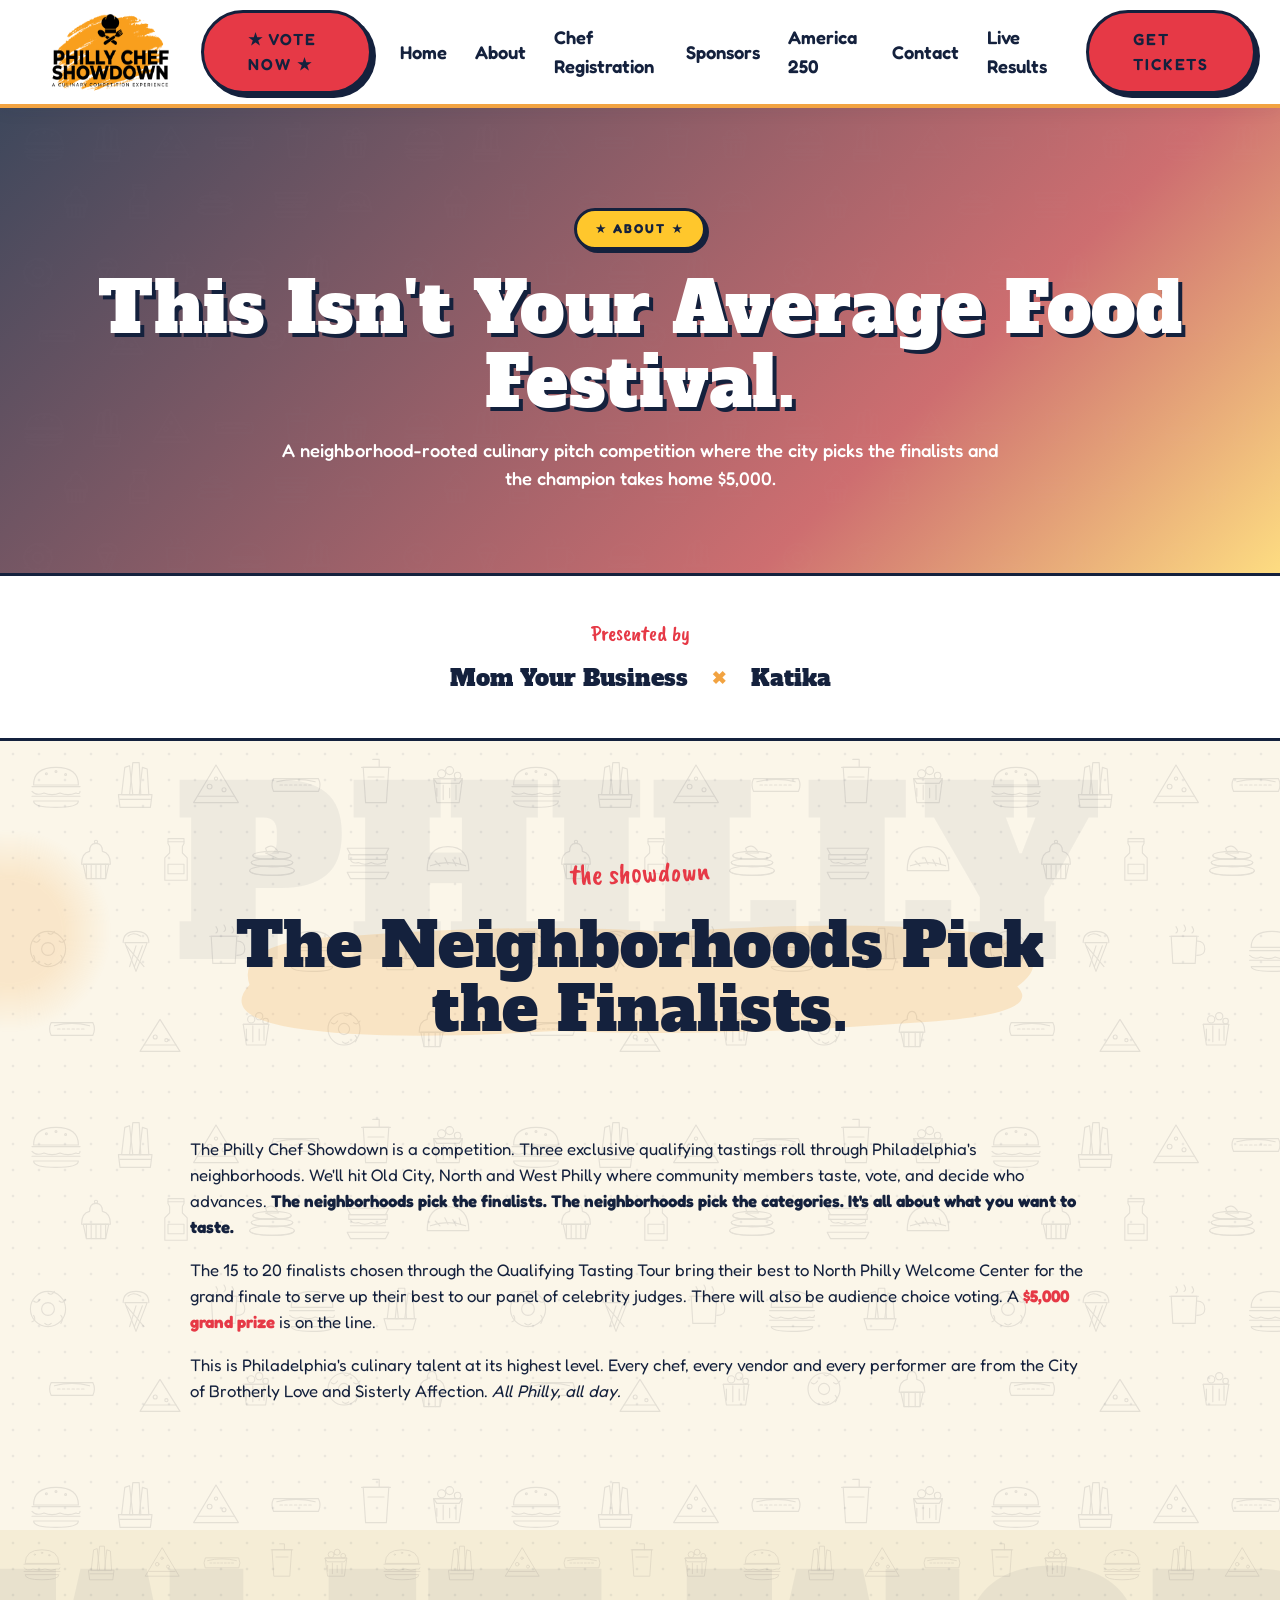
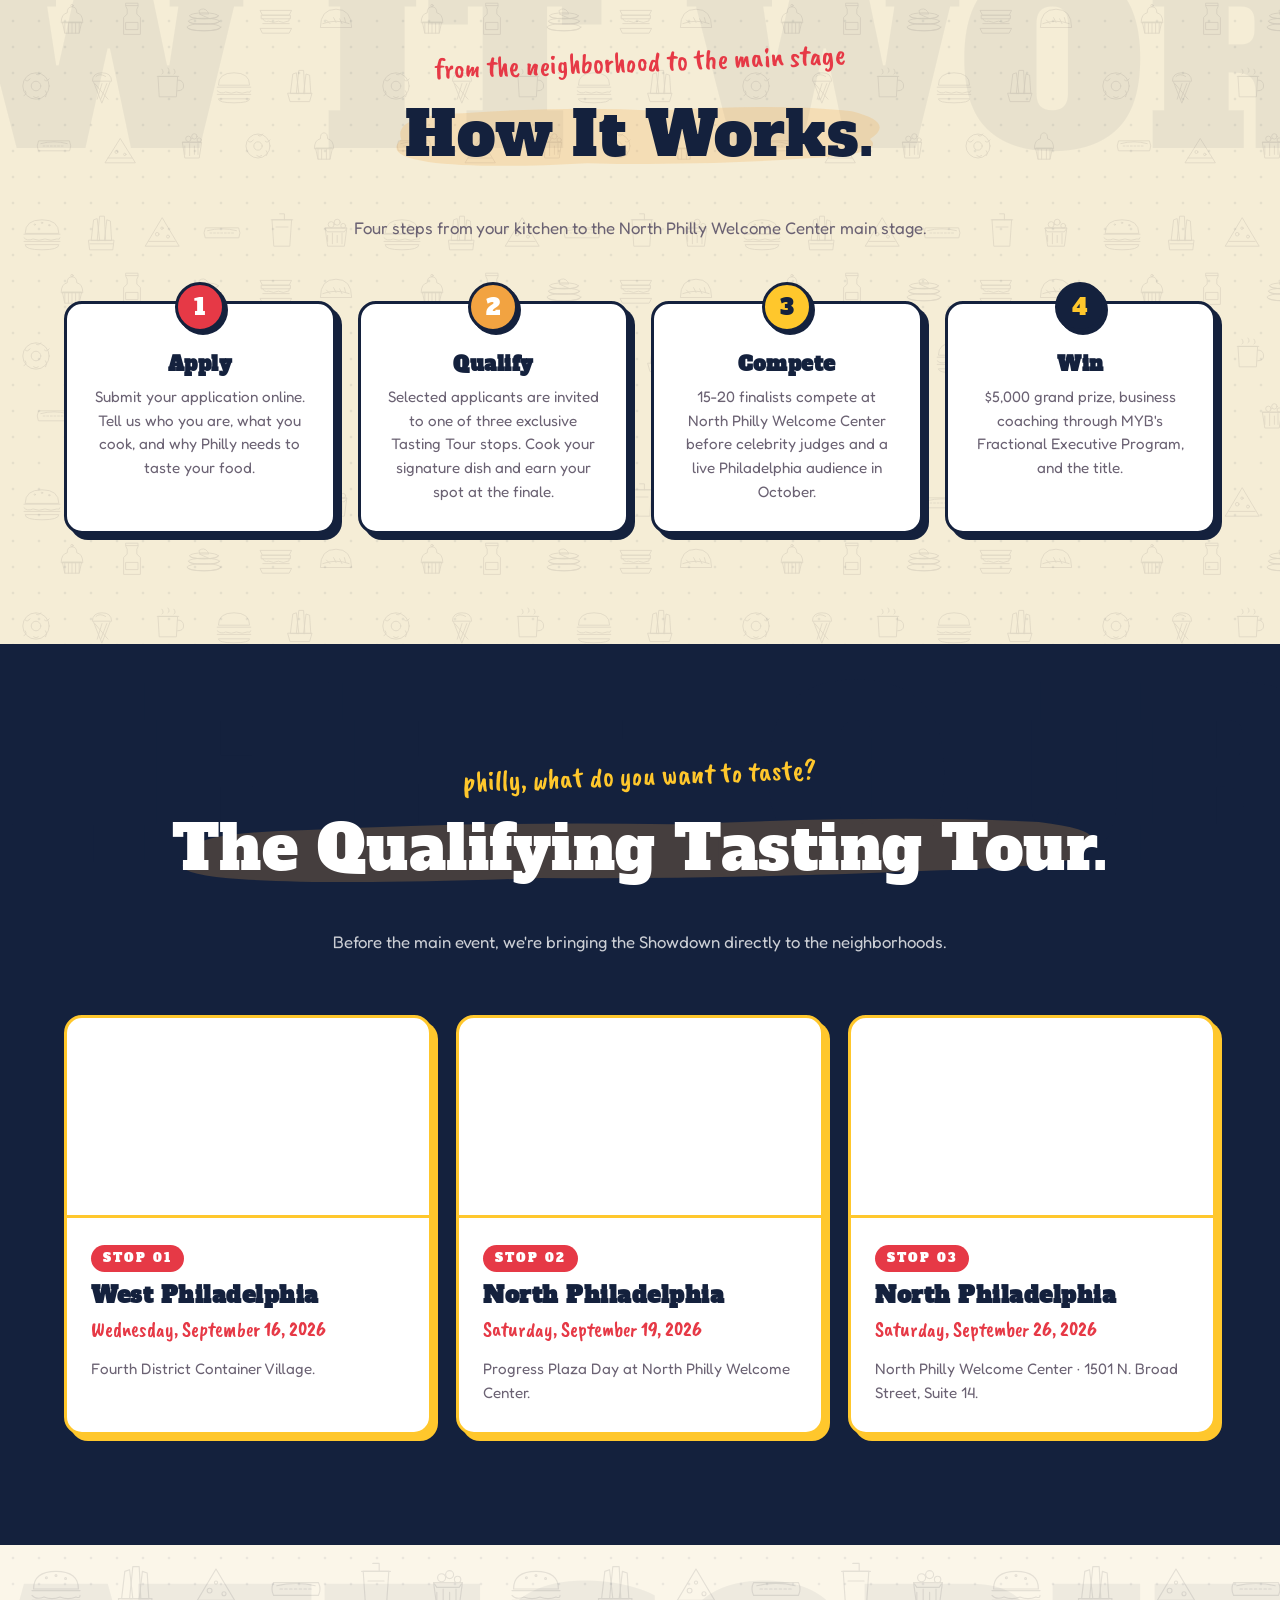
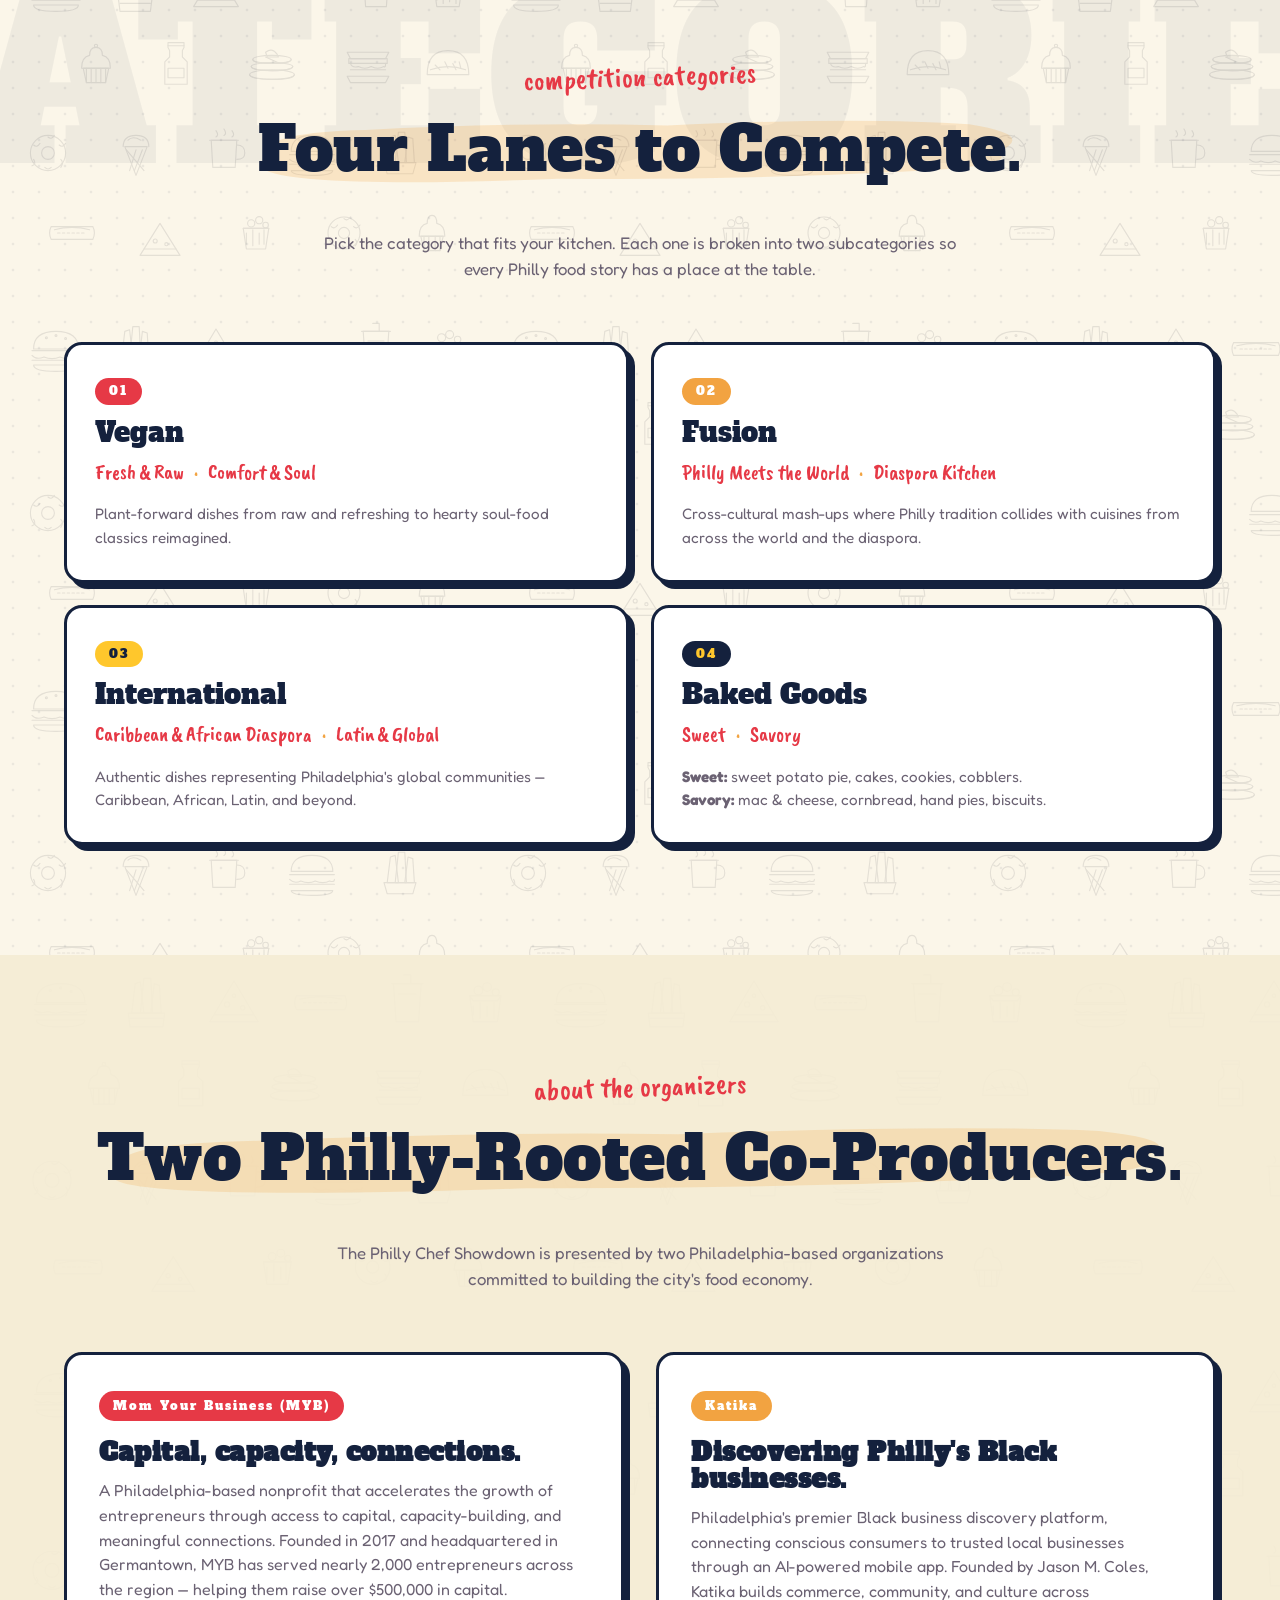
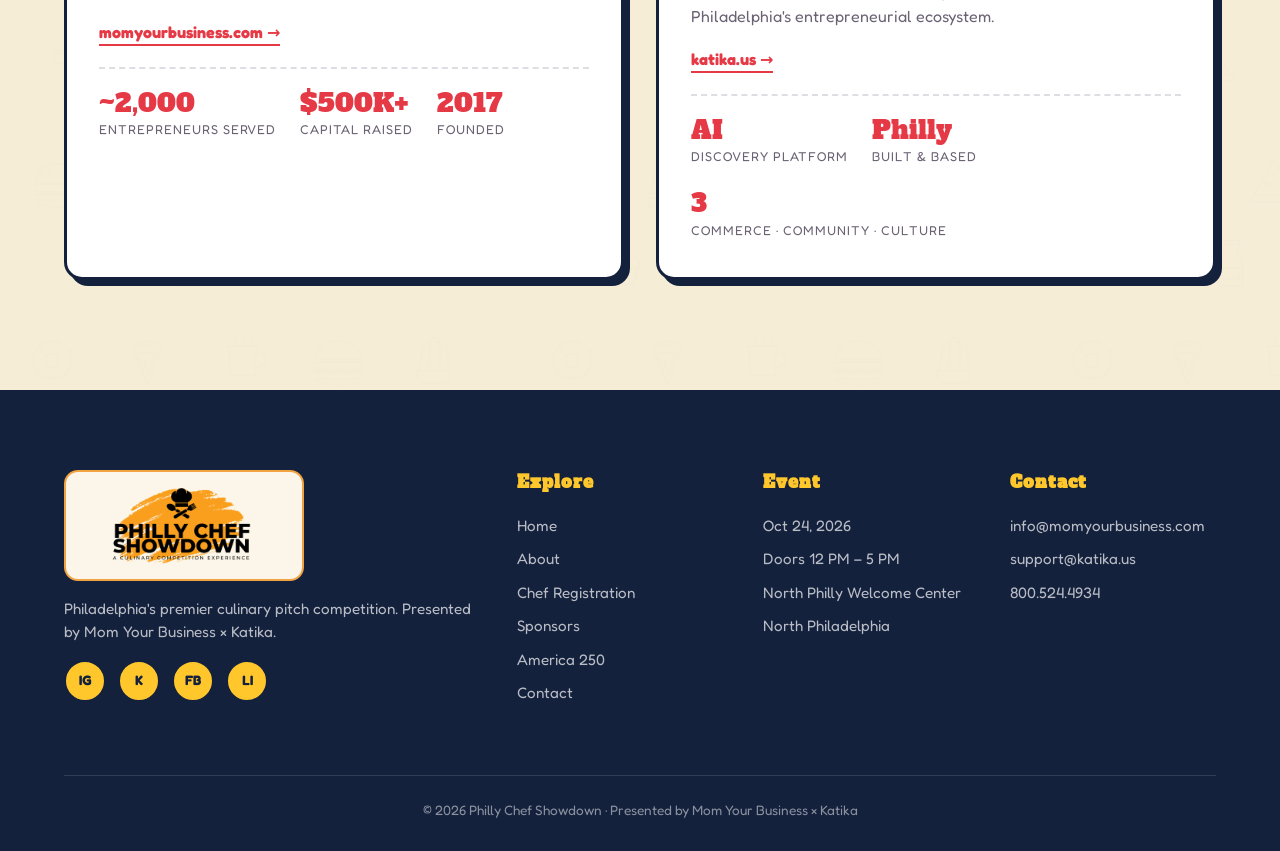
==== commit d23d0575: "live voting: /vote and /results pages for grand finale" ====
--- a/about.html
+++ b/about.html
@@ -9,6 +9,39 @@
 <link rel="preconnect" href="https://fonts.gstatic.com" crossorigin />
 <link href="https://fonts.googleapis.com/css2?family=Alfa+Slab+One&family=Caveat+Brush&family=Fredoka:wght@400;500;600;700&family=Poppins:wght@400;500;600;700;800&display=swap" rel="stylesheet" />
 <link rel="stylesheet" href="styles.css?v=3" />
+<!-- Meta Pixel Code -->
+<script>!function(f,b,e,v,n,t,s)
+{if(f.fbq)return;n=f.fbq=function(){n.callMethod?
+n.callMethod.apply(n,arguments):n.queue.push(arguments)};
+if(!f._fbq)f._fbq=n;n.push=n;n.loaded=!0;n.version='2.0';
+n.queue=[];t=b.createElement(e);t.async=!0;
+t.src=v;s=b.getElementsByTagName(e)[0];
+s.parentNode.insertBefore(t,s)}(window, document,'script',
+'https://connect.facebook.net/en_US/fbevents.js');
+fbq('init', '2171466109974802');
+fbq('track', 'PageView');
+</script>
+<noscript><img height="1" width="1" style="display:none"
+src="https://www.facebook.com/tr?id=2171466109974802&ev=PageView&noscript=1"
+/></noscript>
+<!-- PCS Conversion Tracking -->
+<script>
+(function(){
+  // Fire InitiateCheckout when a user clicks any Zeffy ticket link
+  document.addEventListener('click', function(e) {
+    var link = e.target && e.target.closest ? e.target.closest('a[href*="zeffy.com"]') : null;
+    if (link && typeof fbq === 'function') {
+      fbq('track', 'InitiateCheckout', {
+        content_name: 'Philly Chef Showdown Tickets',
+        content_category: 'Event Ticket',
+        currency: 'USD'
+      });
+    }
+  }, true);
+})();
+</script>
+<!-- End PCS Conversion Tracking -->
+<!-- End Meta Pixel Code -->
 </head>
 <body>
 
@@ -24,12 +57,14 @@
     </a>
     <button class="menu-toggle" id="menuBtn" aria-label="Toggle menu" aria-expanded="false">☰</button>
     <ul class="nav-links" id="navLinks">
+      <li><a href="/vote" class="cta" style="background:var(--red);">★ VOTE NOW ★</a></li>
       <li><a href="index.html">Home</a></li>
       <li><a href="about.html">About</a></li>
       <li><a href="apply.html">Chef Registration</a></li>
       <li><a href="sponsors.html">Sponsors</a></li>
       <li><a href="america250.html">America 250</a></li>
       <li><a href="contact.html">Contact</a></li>
+      <li><a href="/results">Live Results</a></li>
       <li><a href="https://www.zeffy.com/en-US/ticketing/philly-chef-showdown" class="cta" target="_blank" rel="noopener">Get Tickets</a></li>
     </ul>
   </div>
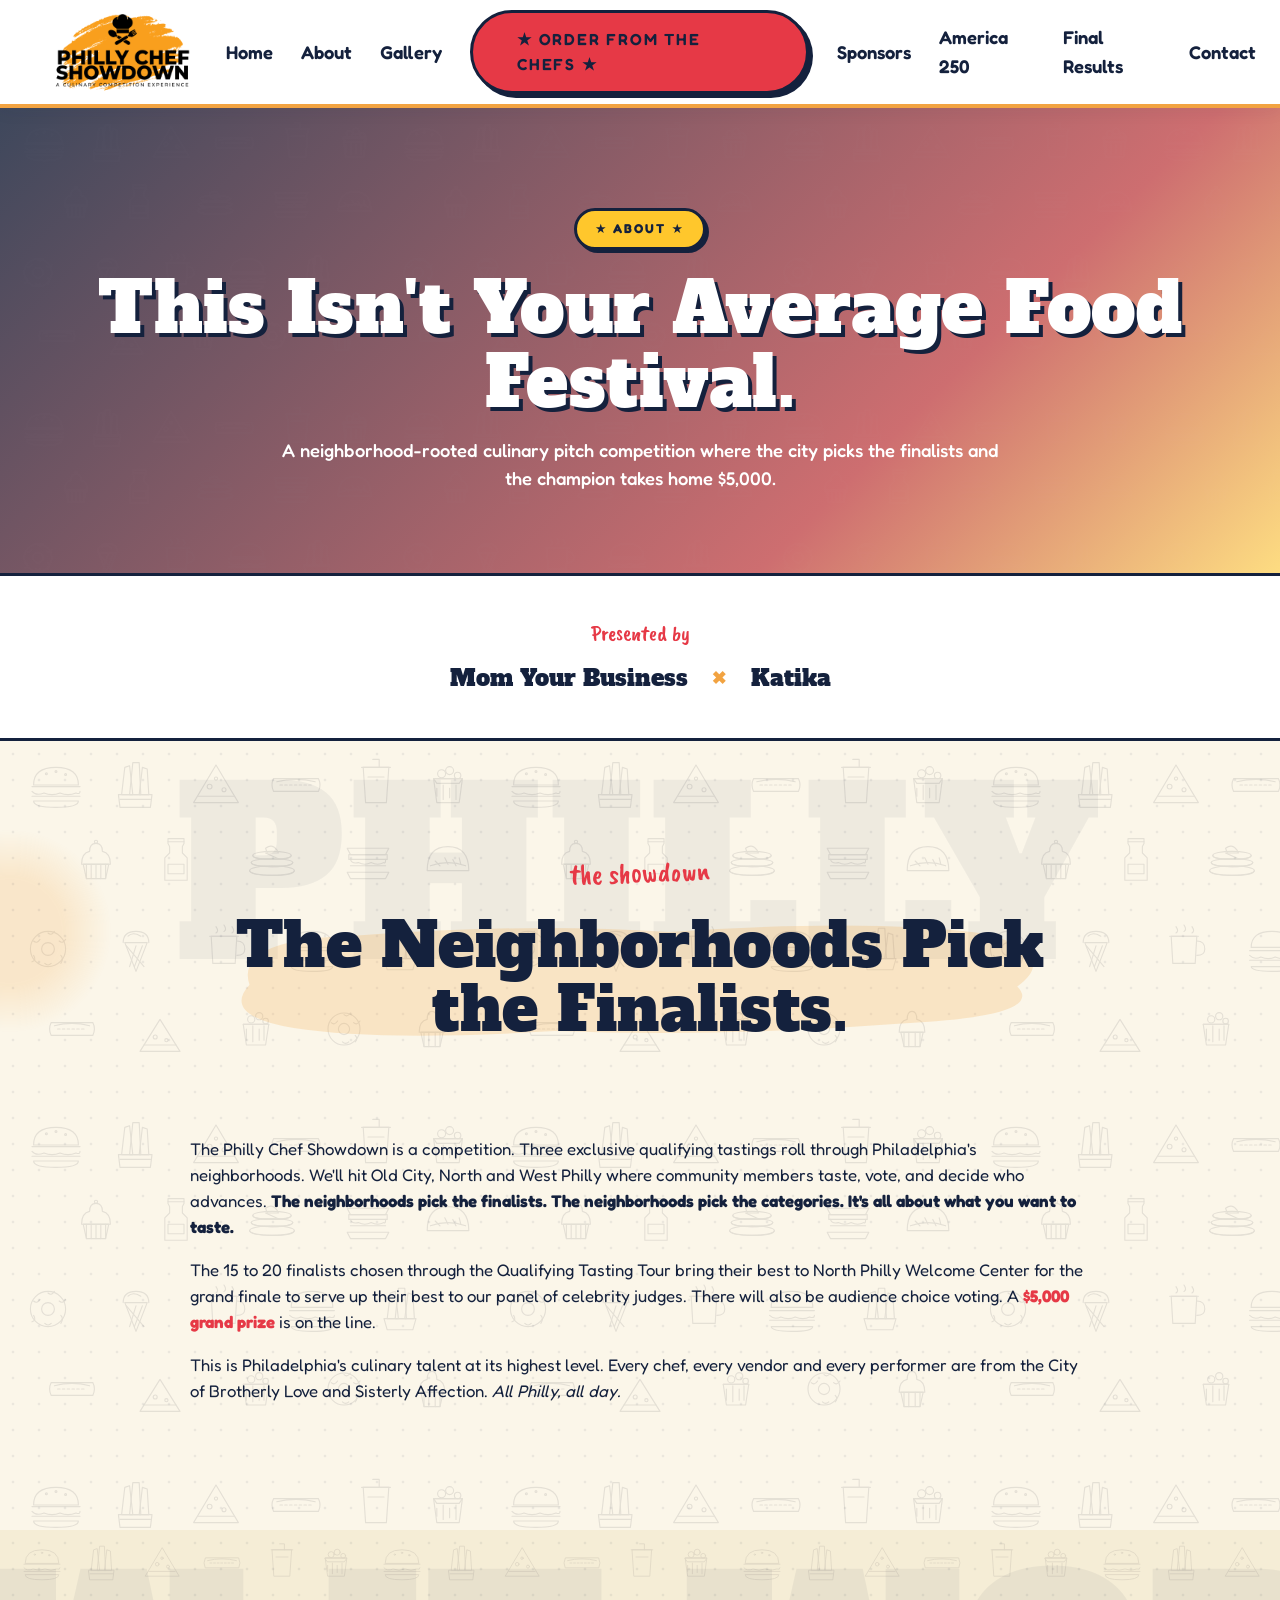
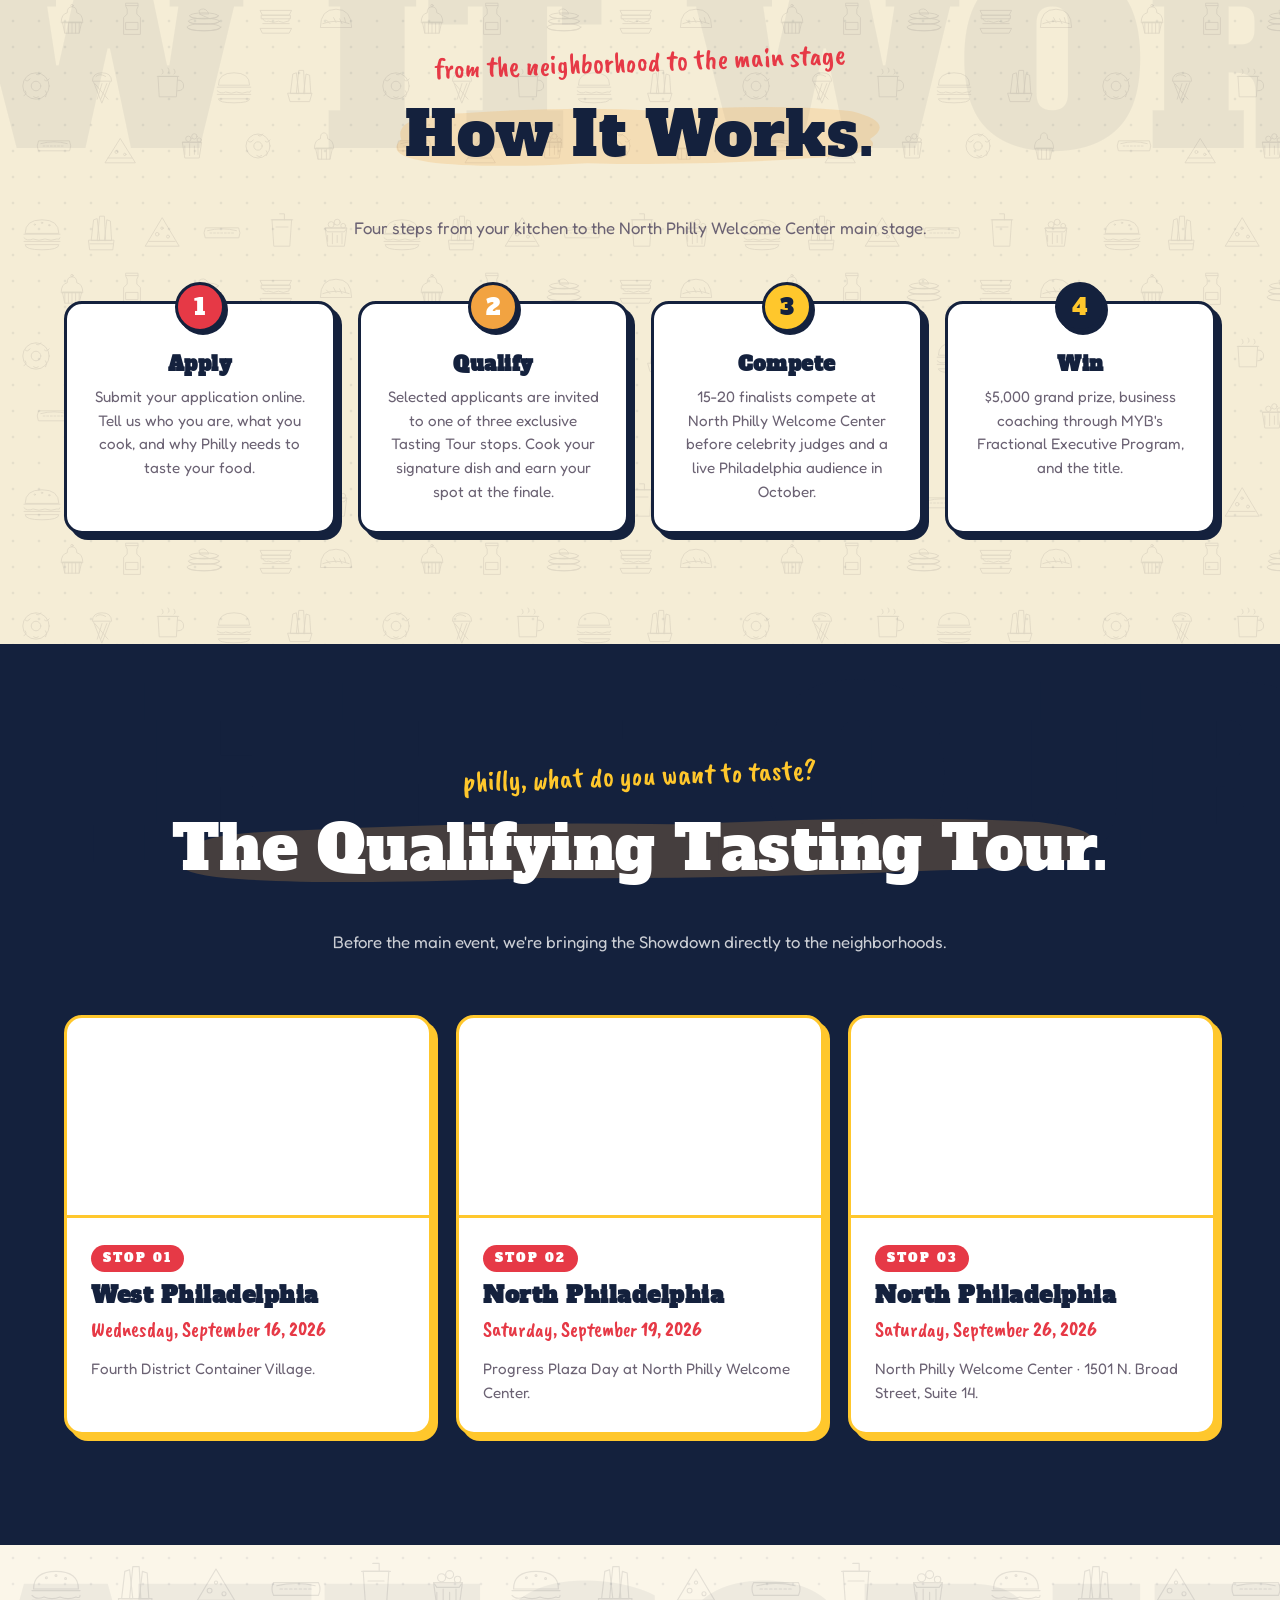
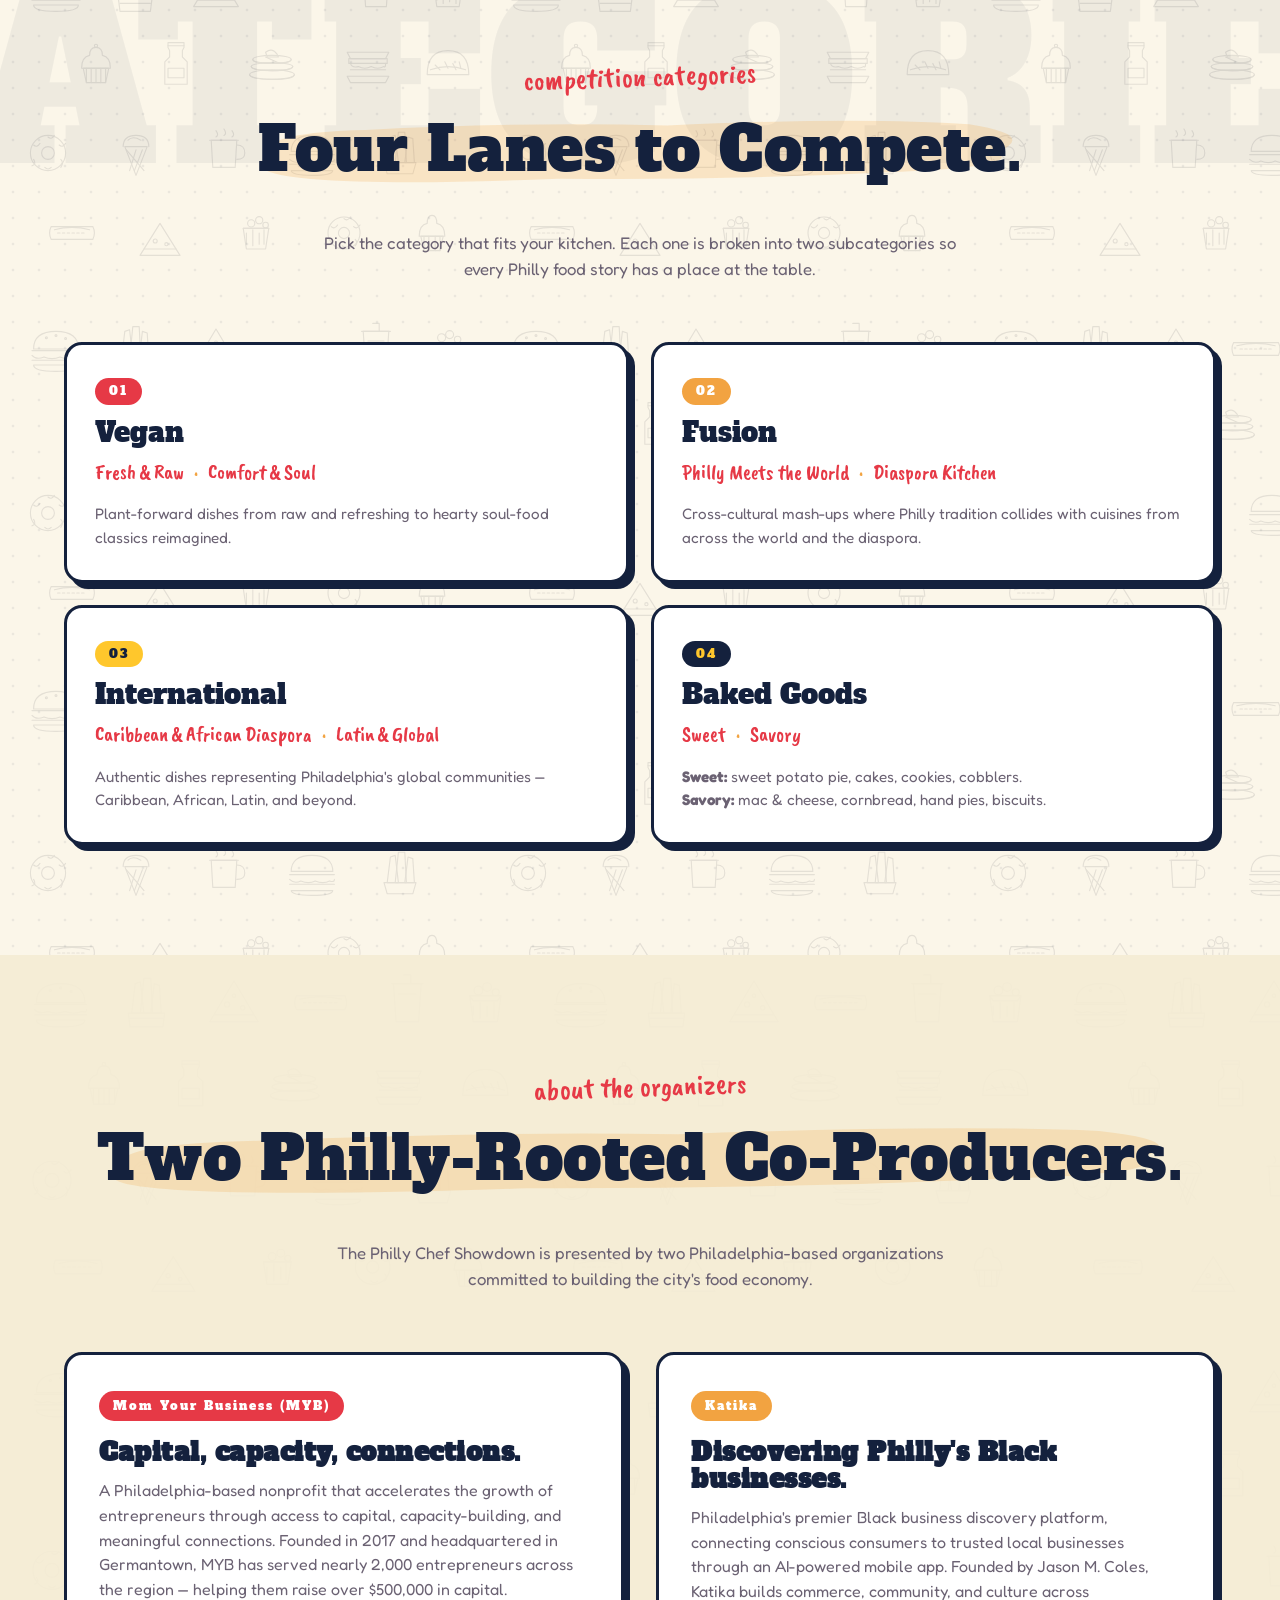
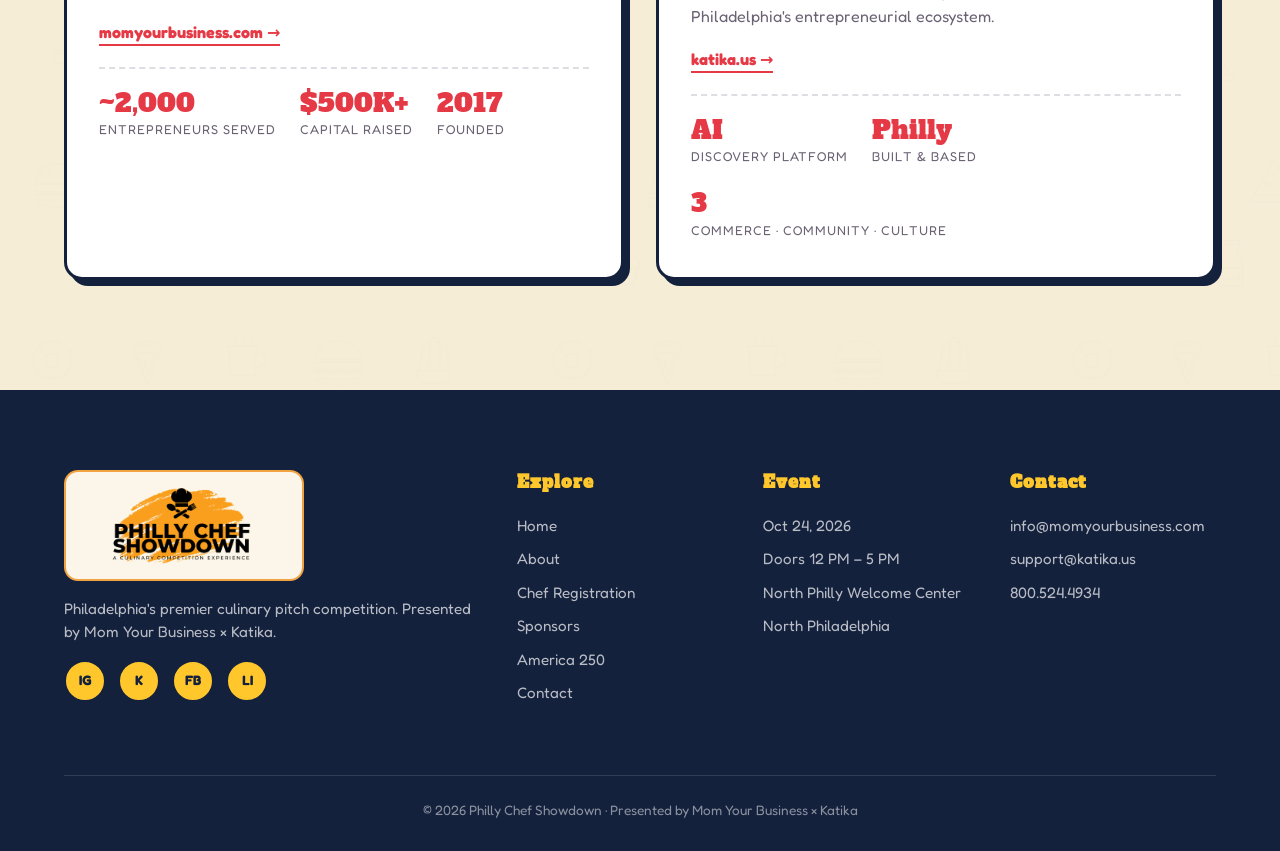
==== commit 359be52e: "live voting: /vote and /results pages for grand finale" ====
--- a/about.html
+++ b/about.html
@@ -57,15 +57,14 @@
     </a>
     <button class="menu-toggle" id="menuBtn" aria-label="Toggle menu" aria-expanded="false">☰</button>
     <ul class="nav-links" id="navLinks">
-      <li><a href="/vote" class="cta" style="background:var(--red);">★ VOTE NOW ★</a></li>
       <li><a href="index.html">Home</a></li>
       <li><a href="about.html">About</a></li>
-      <li><a href="apply.html">Chef Registration</a></li>
+      <li><a href="/gallery">Gallery</a></li>
+      <li><a href="/order" class="cta" style="background:var(--red);">★ ORDER FROM THE CHEFS ★</a></li>
       <li><a href="sponsors.html">Sponsors</a></li>
       <li><a href="america250.html">America 250</a></li>
+      <li><a href="/results">Final Results</a></li>
       <li><a href="contact.html">Contact</a></li>
-      <li><a href="/results">Live Results</a></li>
-      <li><a href="https://www.zeffy.com/en-US/ticketing/philly-chef-showdown" class="cta" target="_blank" rel="noopener">Get Tickets</a></li>
     </ul>
   </div>
 </nav>
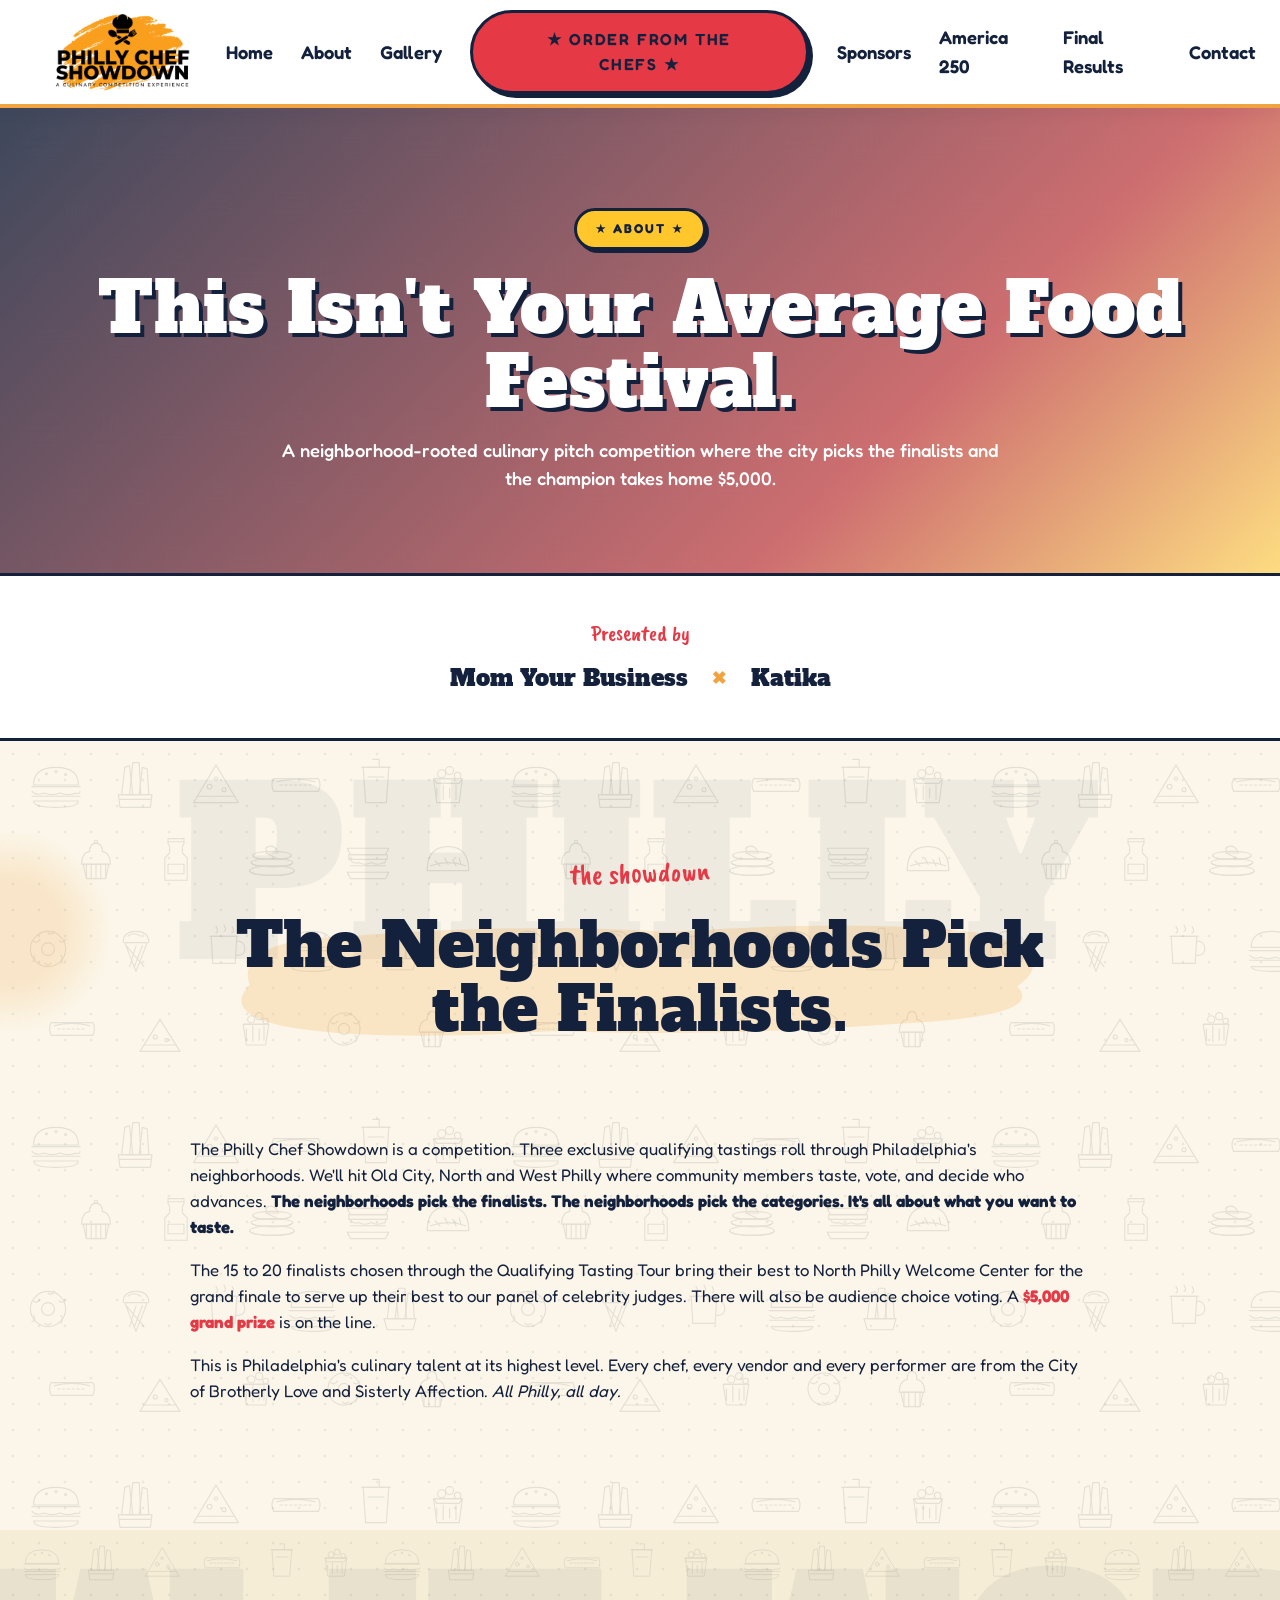
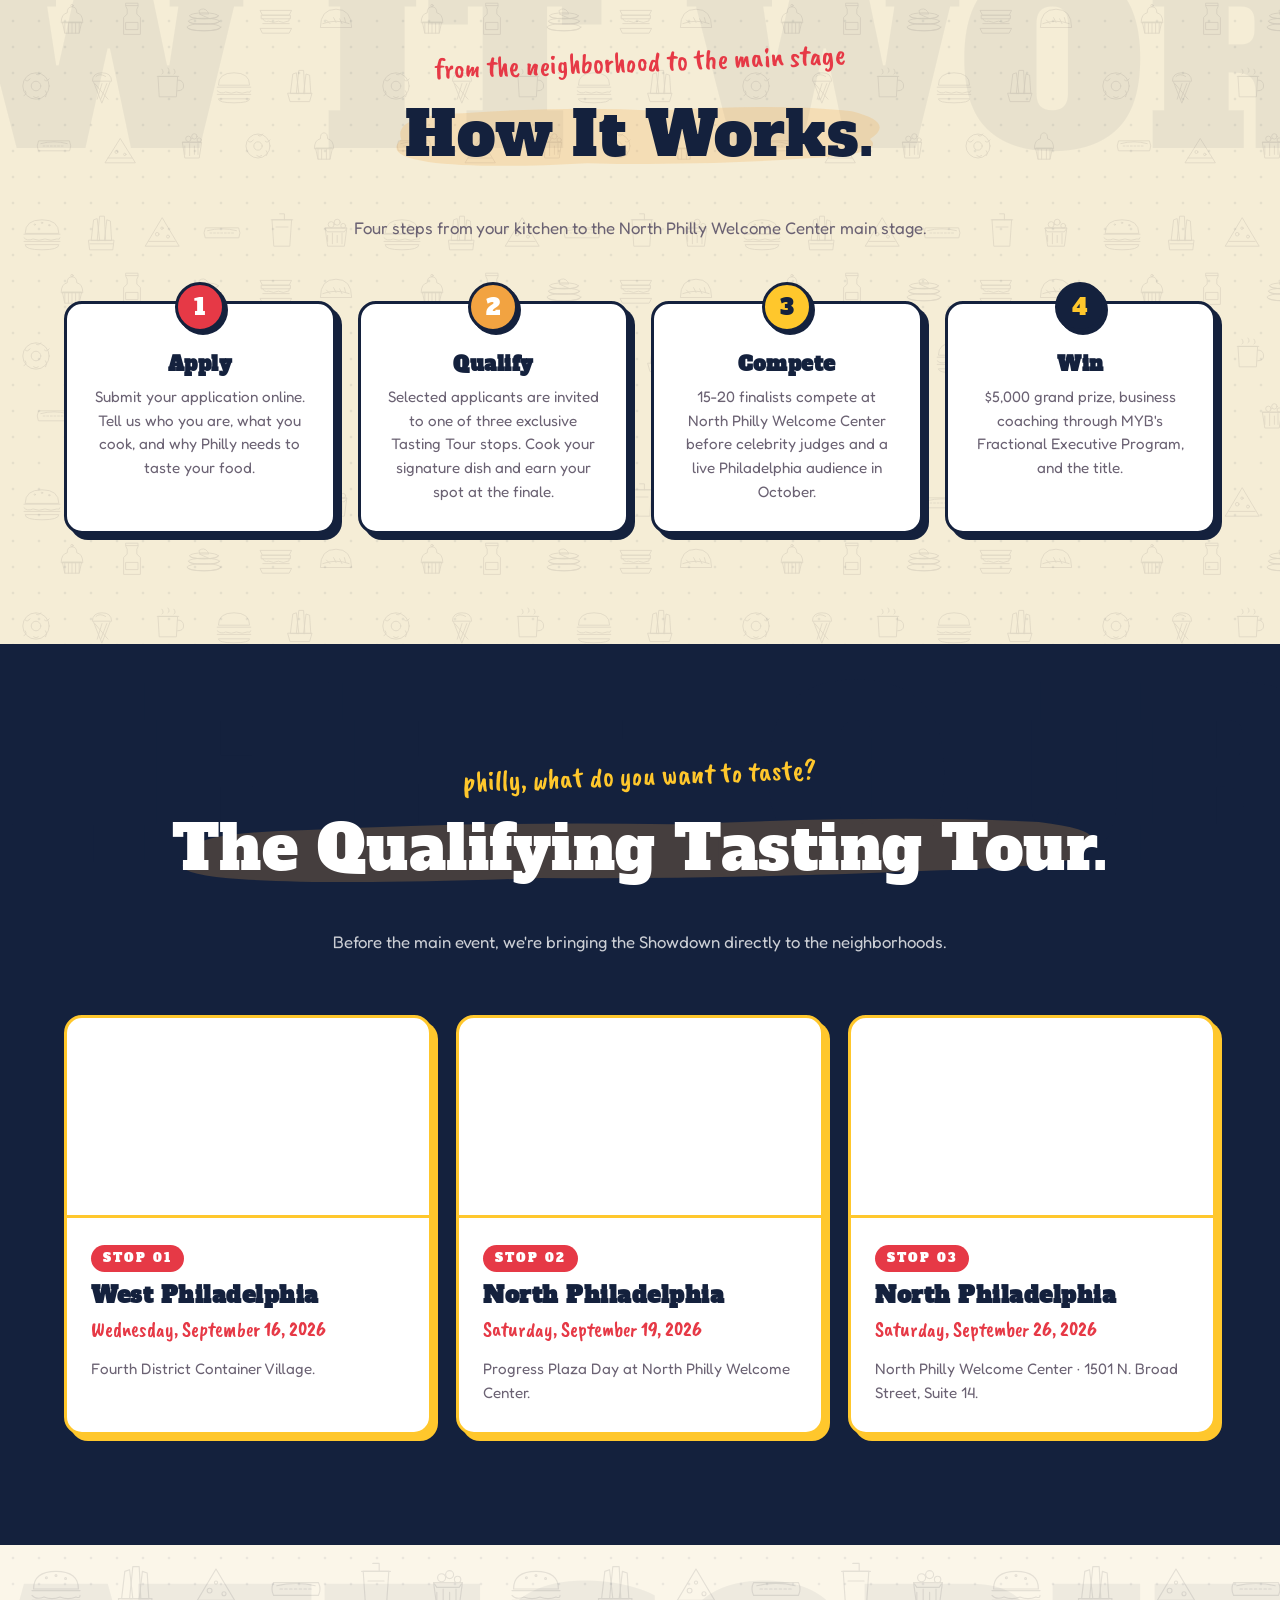
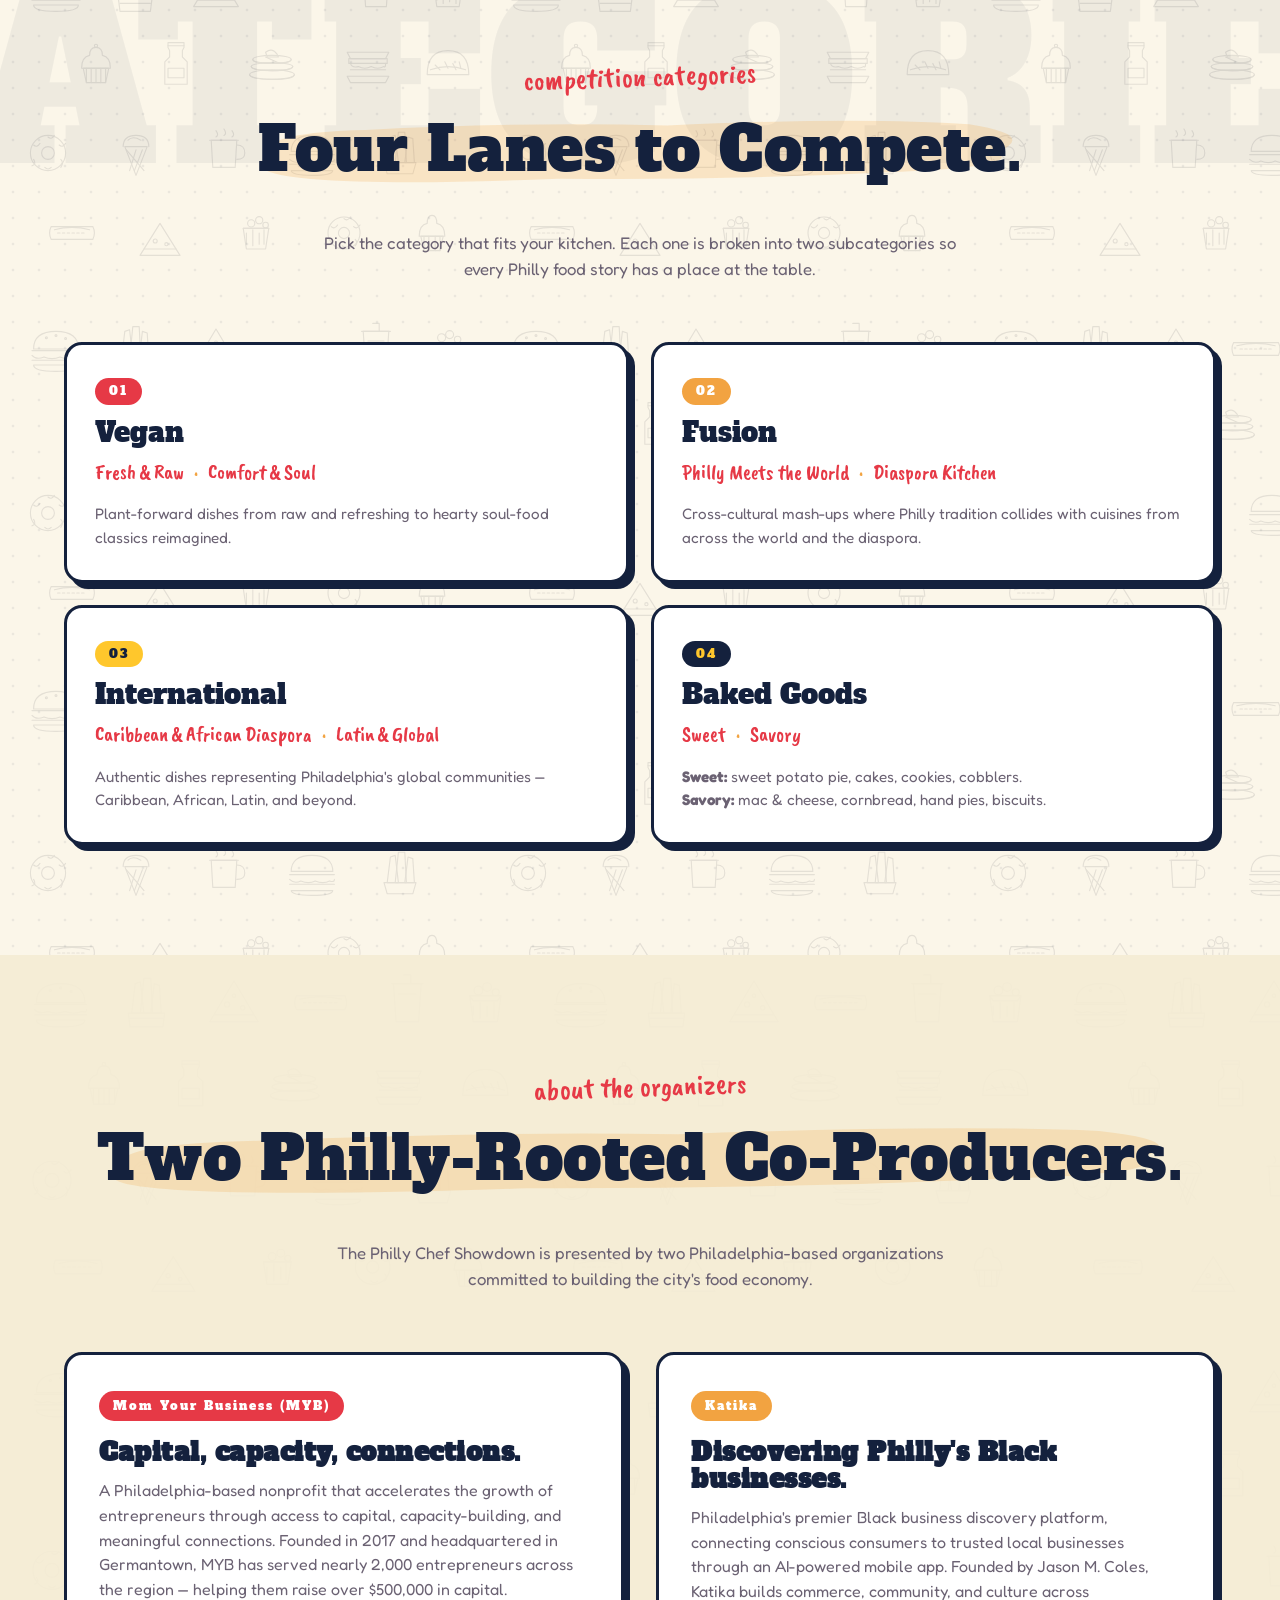
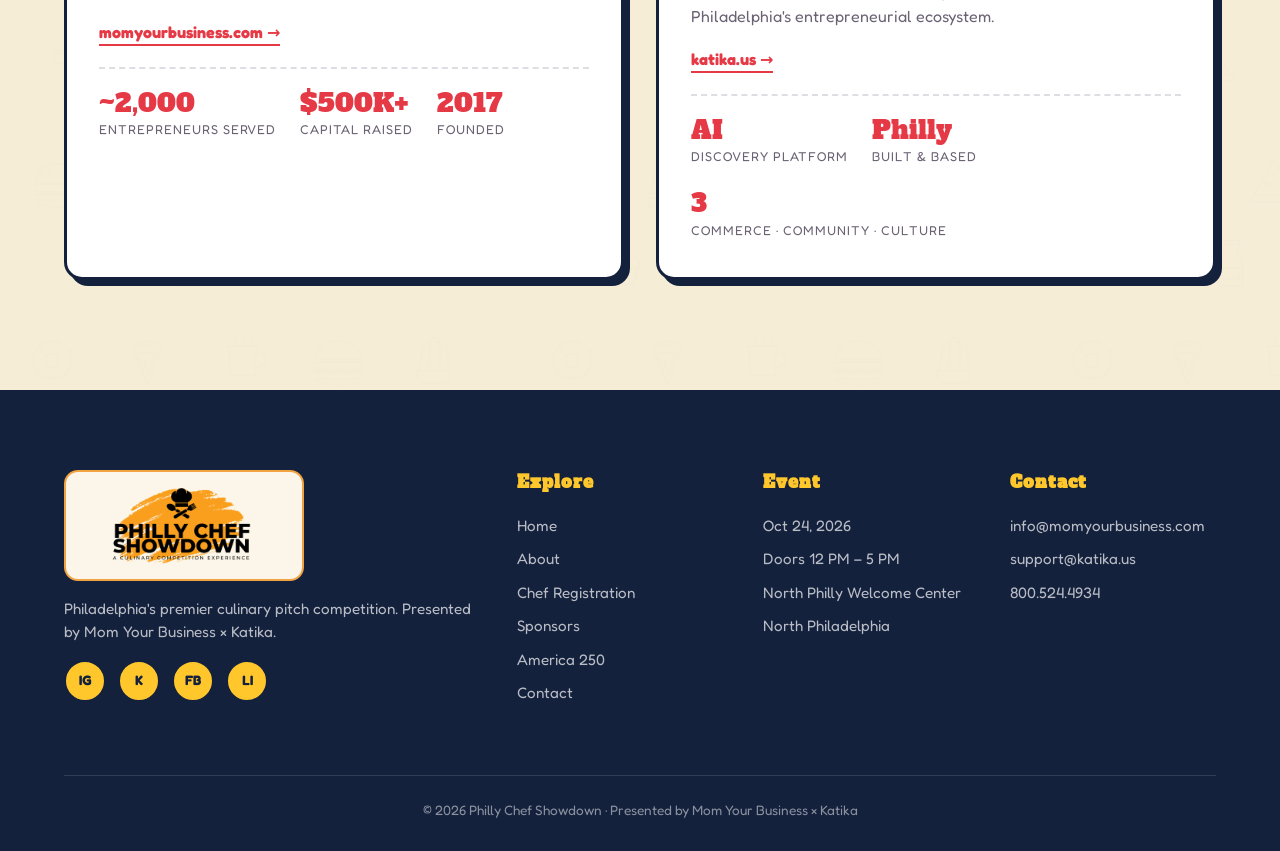
==== commit bee5545e: "live voting: /vote and /results pages for grand finale" ====
--- a/about.html
+++ b/about.html
@@ -60,7 +60,7 @@
       <li><a href="index.html">Home</a></li>
       <li><a href="about.html">About</a></li>
       <li><a href="/gallery">Gallery</a></li>
-      <li><a href="/order" class="cta" style="background:var(--red);">★ ORDER FROM THE CHEFS ★</a></li>
+      <li><a href="/order" class="cta" style="background:var(--red);text-align:center;display:inline-block;">★ ORDER FROM THE CHEFS ★</a></li>
       <li><a href="sponsors.html">Sponsors</a></li>
       <li><a href="america250.html">America 250</a></li>
       <li><a href="/results">Final Results</a></li>
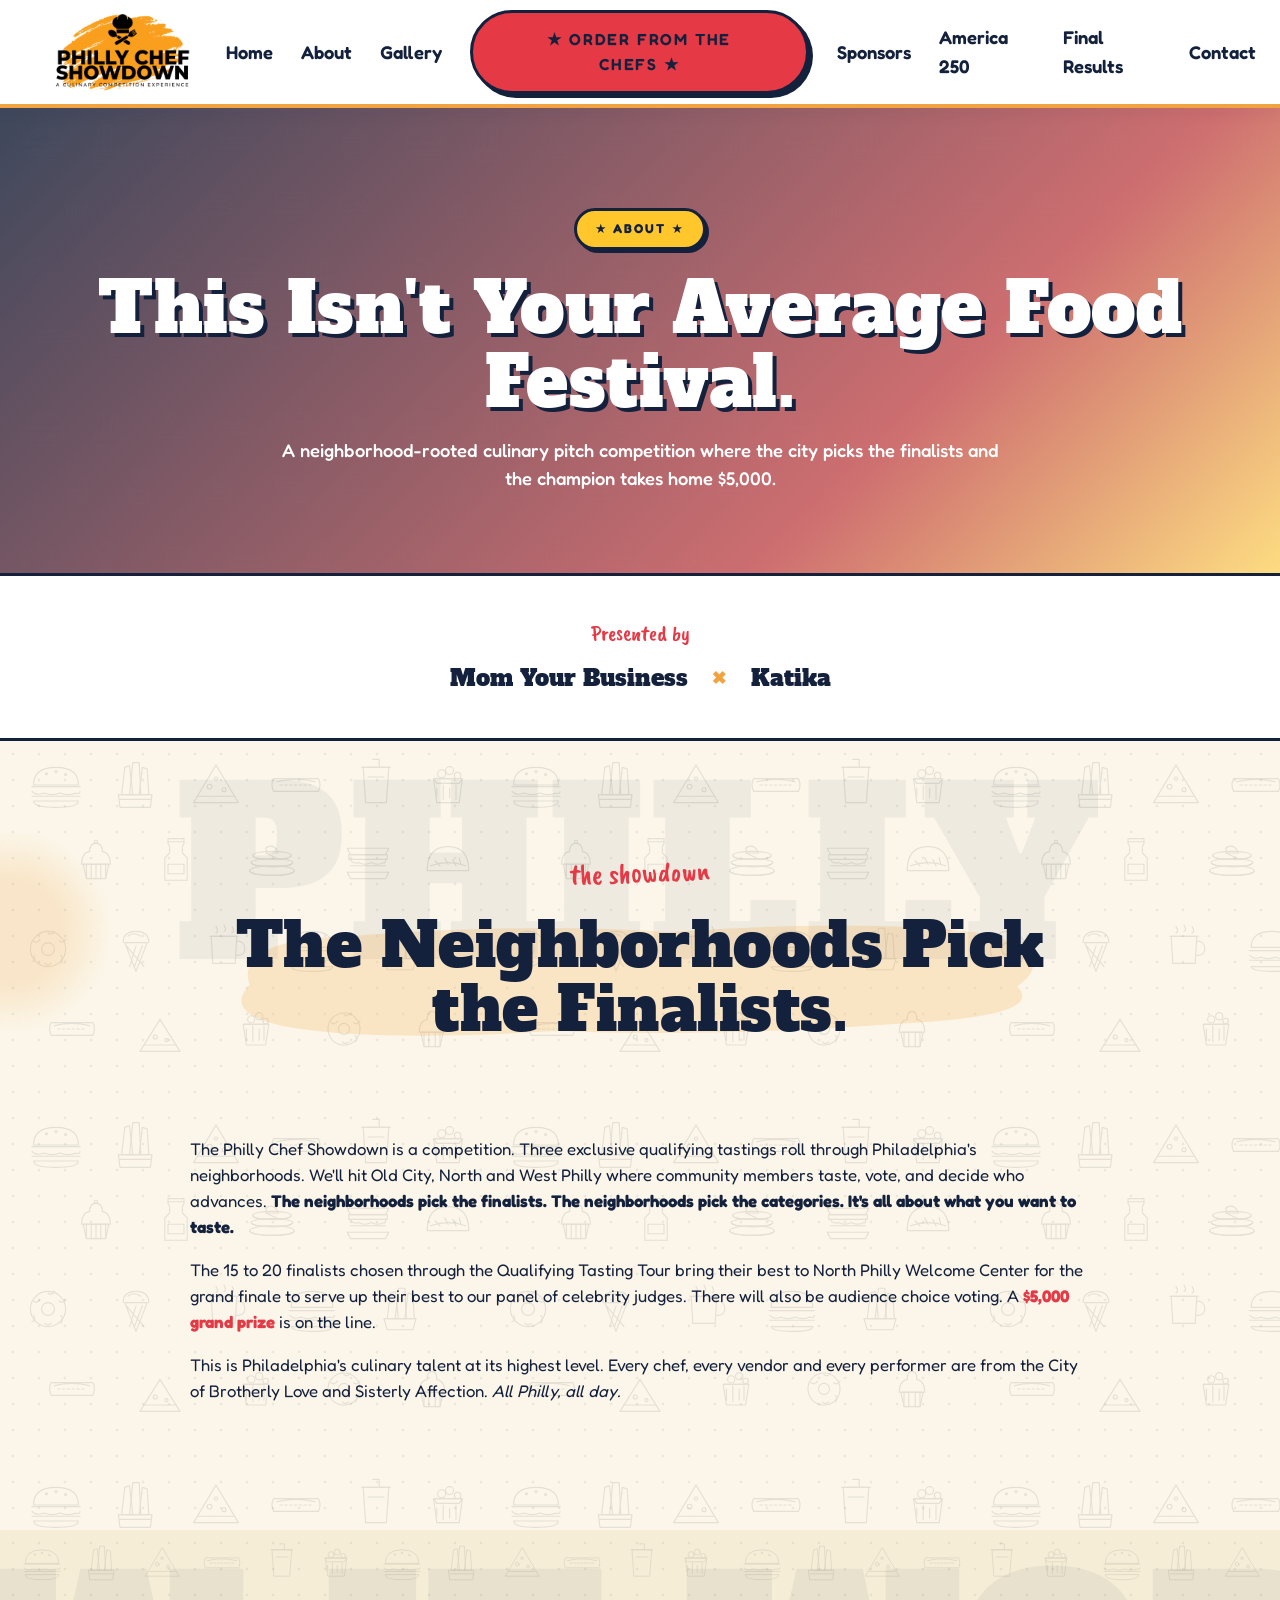
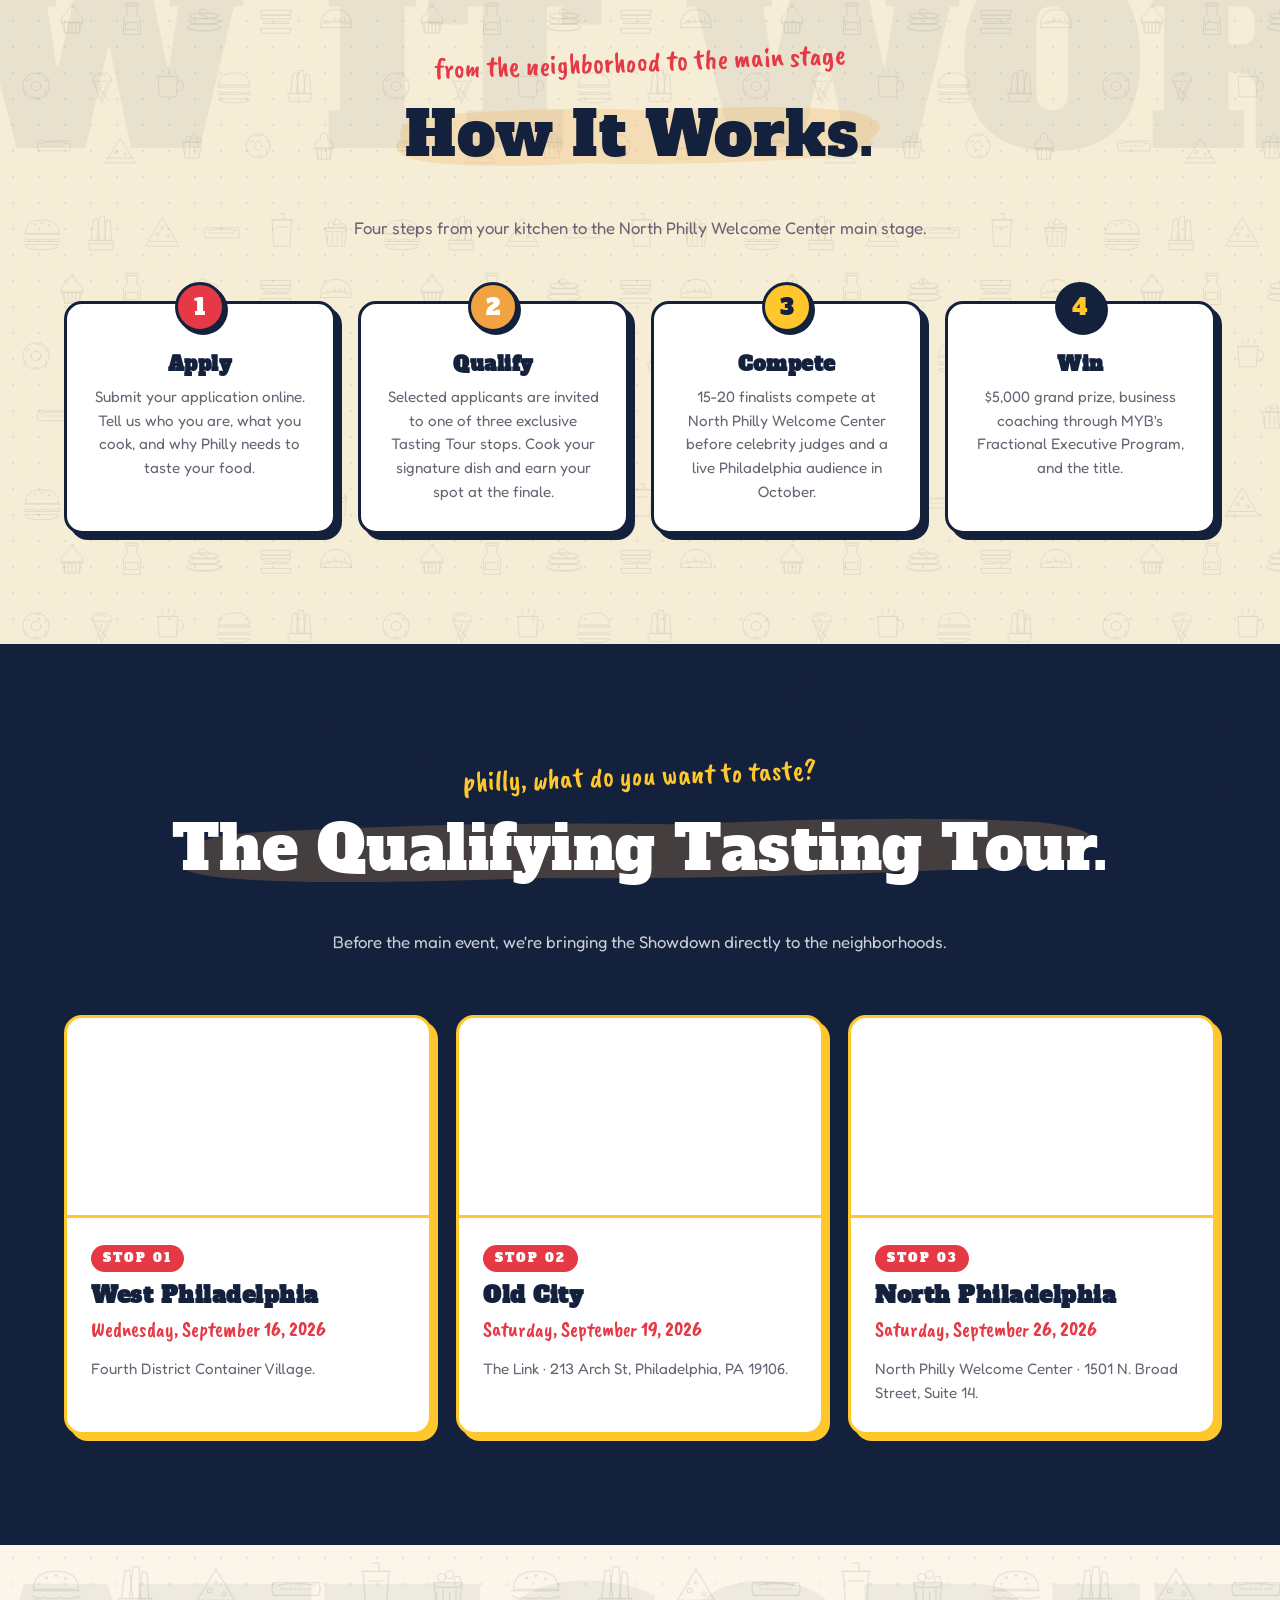
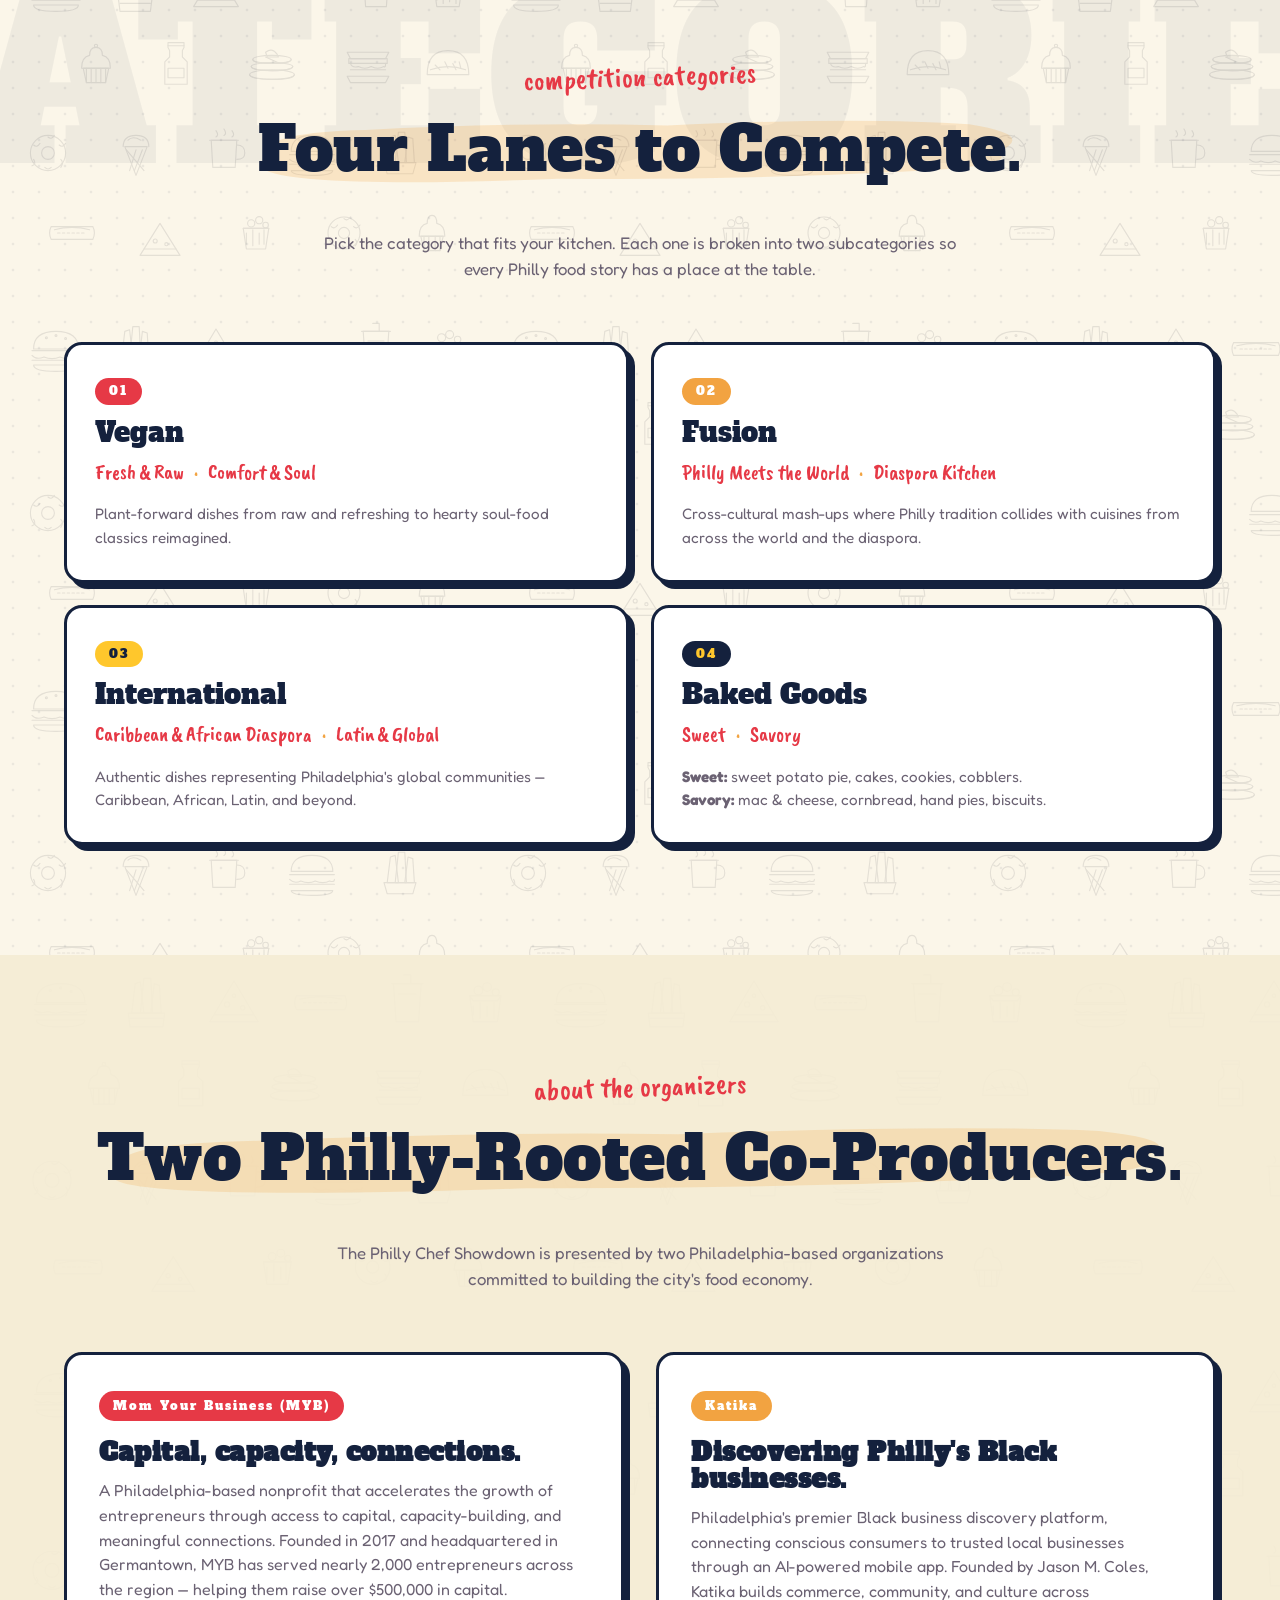
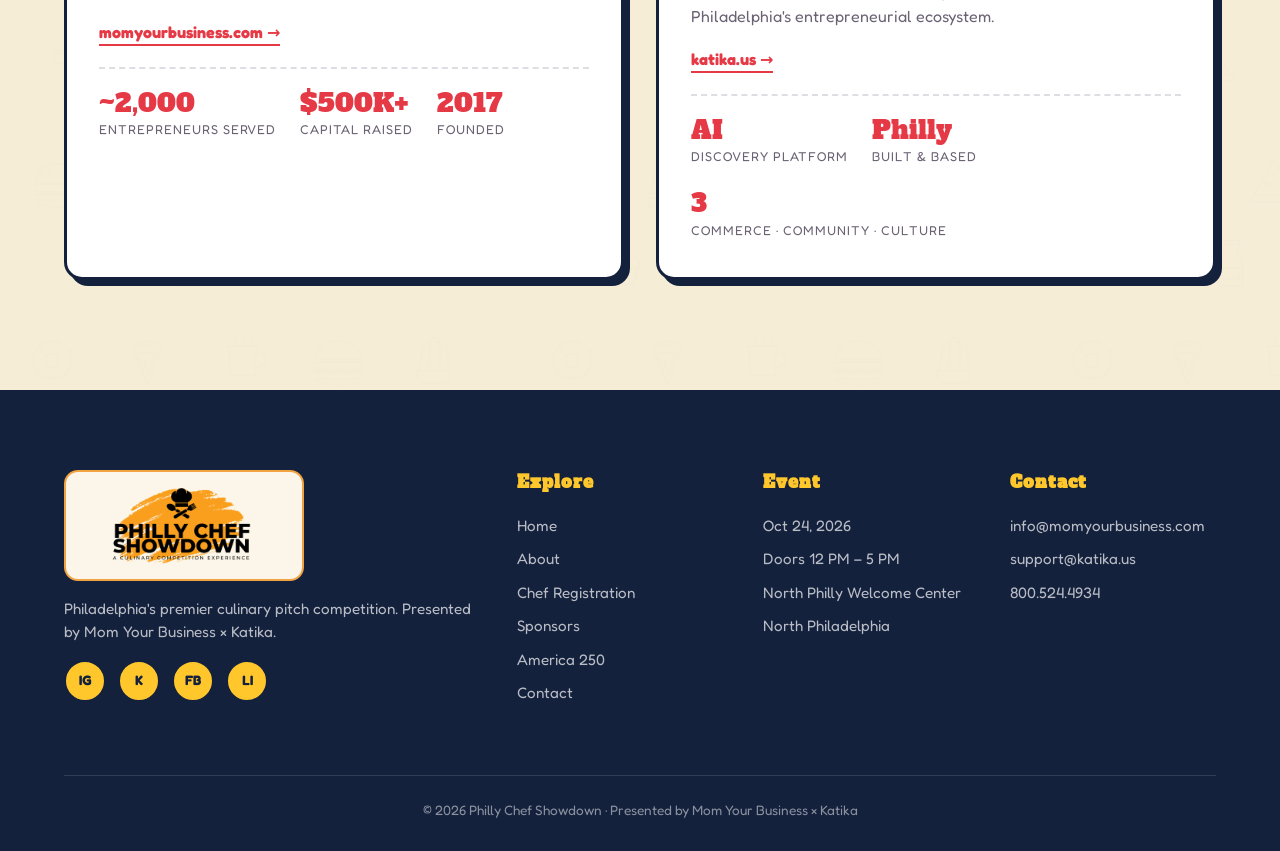
==== commit 7bce59ce: "live voting: /vote and /results pages for grand finale" ====
--- a/about.html
+++ b/about.html
@@ -162,9 +162,9 @@
         <div class="tour-img" style="background-image:url('https://images.unsplash.com/photo-1555939594-58d7cb561ad1?auto=format&fit=crop&w=900&q=80')"></div>
         <div class="tour-body">
           <span class="stop-num">Stop 02</span>
-          <h3>North Philadelphia</h3>
+          <h3>Old City</h3>
           <span class="stop-date">Saturday, September 19, 2026</span>
-          <p>Progress Plaza Day at North Philly Welcome Center.</p>
+          <p>The Link · 213 Arch St, Philadelphia, PA 19106.</p>
         </div>
       </div>
       <div class="tour-stop">
